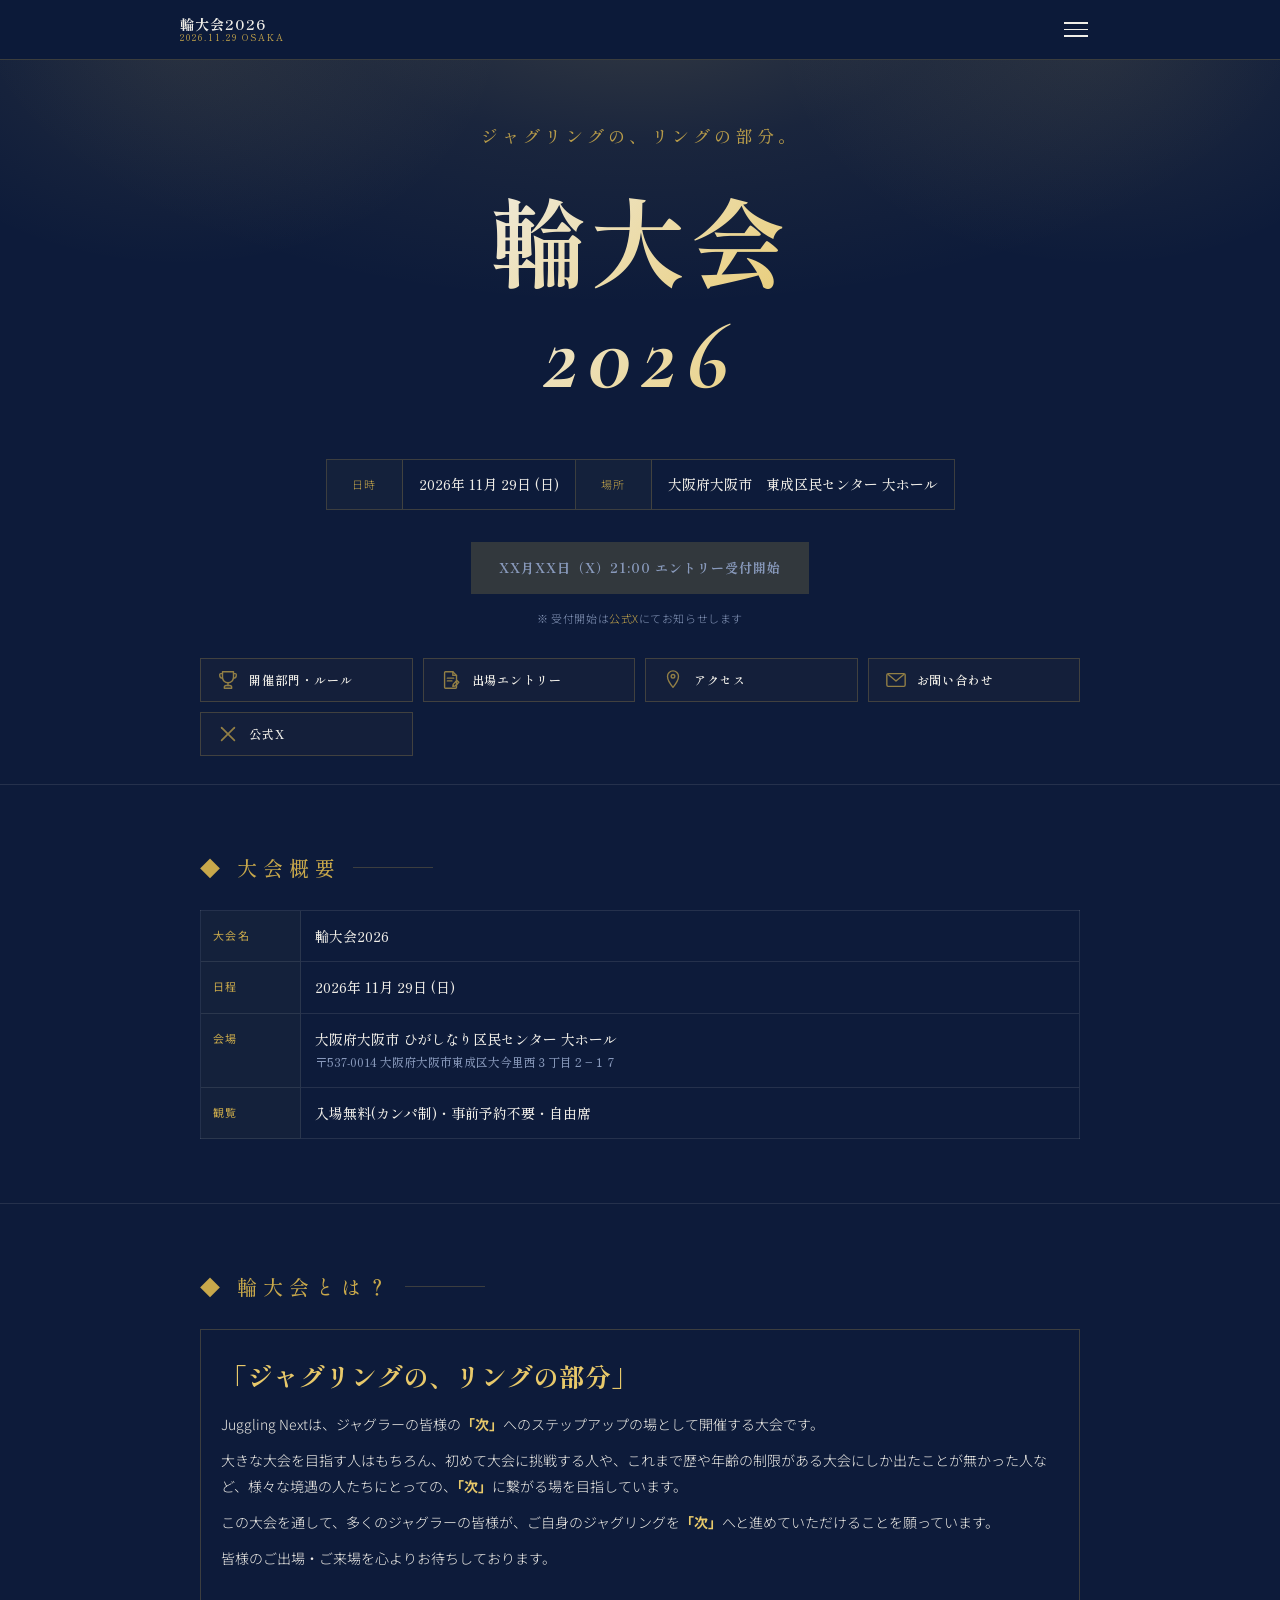
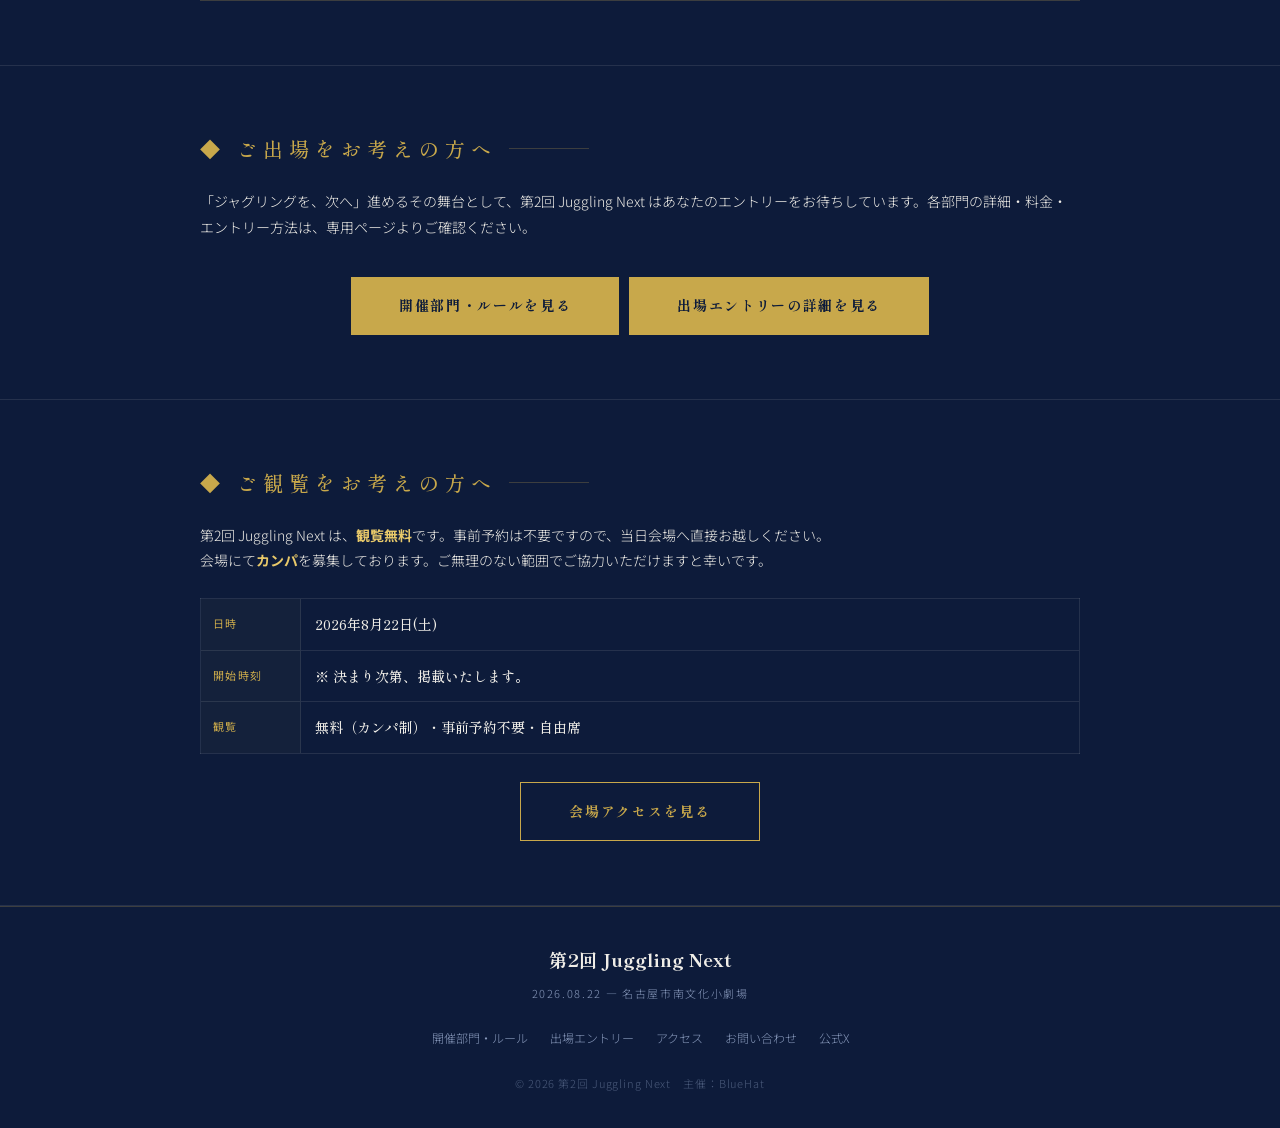
==== index.html @ 57671842 "aboutの途中まで" ====
<!DOCTYPE html>
<html lang="ja">
<head>
<meta charset="UTF-8">
<meta name="viewport" content="width=device-width, initial-scale=1.0">
<title>輪大会2026</title>
<meta name="description" content="輪大会2026｜リングジャグリングの大会「輪大会」公式サイトです。2026年11月29日(日)大阪市東成区民センター大ホールにて開催。">
<link rel="preconnect" href="https://fonts.googleapis.com">
<link href="https://fonts.googleapis.com/css2?family=Shippori+Mincho:wght@400;500;600;700;800&family=Noto+Sans+JP:wght@300;400;500&family=Cormorant+Garamond:ital,wght@0,300;0,600;0,700;1,300;1,700&display=swap" rel="stylesheet">
<link rel="stylesheet" href="assets/style.css">
<link rel="canonical" href="https://bluehat1103.com/jugglingnext2nd/" /> 
</head>
<body>

<!-- ========== HEADER ========== -->
<header>
  <div class="header-inner">
    <a href="#top" class="header-logo">
      輪大会2026
      <span>2026.11.29 Osaka</span>
    </a>
    <nav class="nav-desktop">
      <!--<a href="#overview">大会概要</a>-->
      <!--<a href="#whats">輪大会とは?</a>-->
      <a href="rule.html">開催部門・ルール</a>
      <a href="entry.html/">出場エントリー</a>
      <!--<a href="timetable.html/">当日スケジュール</a>-->
      <!--<a href="sponsor.html/">ご協賛</a>-->
      <a href="access.html/">アクセス</a>
      <!--<a href="about.html/">運営</a>-->
      <a href="contact.html">お問い合わせ</a>
    </nav>
    <button class="hamburger" id="hamburger" aria-label="メニューを開く" aria-expanded="false">
      <span></span><span></span><span></span>
    </button>
  </div>
</header>
<!-- ========== MOBILE DRAWER ========== -->
<nav class="nav-drawer" id="drawer" aria-hidden="true">
  <a href="index.html">HOME</a>
  <a href="rule.html">開催部門・ルール</a>
  <a href="entry.html" class="current">出場エントリー</a>
  <!--<a href="timetable.html">当日スケジュール</a>-->
 <!-- <a href="sponsor.html">ご協賛</a>-->
  <a href="access.html">アクセス</a>
  <!--<a href="about.html">運営</a>-->
  <a href="contact.html">お問い合わせ</a>
  <a href="https://x.com/JugglingNext" target="_blank" style="color:var(--gold)">公式X @JugglingNext ↗</a>
</nav>
<!-- ========== HERO ========== -->
<section class="hero hero-design-a" id="top">
  <div class="spotlight-wrap" aria-hidden="true">
    <div class="sp sp-main"></div>
    <div class="sp sp-l"></div>
    <div class="sp sp-r"></div>
  </div>
  <div class="hero-inner">
    <p class="hero-tagline">ジャグリングの、リングの部分。</p>
    <h1 class="hero-title">
      <span class="main">輪大会</span>
      <span class="next">2026</span>
    </h1>
    <div class="hero-info">
      <div class="hero-info-row">
        <span class="hi-label">日時</span>
        <span class="hi-value">2026年 11月 29日 (日)</span>
      </div>
      <div class="hi-sep" aria-hidden="true"></div>
      <div class="hero-info-row">
        <span class="hi-label">場所</span>
        <span class="hi-value">大阪府大阪市　東成区民センター 大ホール</span>
      </div>
    </div>
    <div class="hero-cta">
      <span class="hero-cta-btn hero-cta-disabled">XX月XX日（X）21:00 エントリー受付開始</span>
      <p class="hero-cta-note">※ 受付開始は<a href="https://x.com/jugglingnext" target="_blank">公式X</a>にてお知らせします</p>
    </div>
  </div>
</section>
<!-- ========== QUICK ACCESS ========== -->
<div class="jn-quick">
  <div class="jn-quick-grid">
    <a href="rule.html" class="jn-quick-btn">
      <img class="jn-quick-icon" src="[data-uri]" alt="" width="22" height="22">
      <span class="jn-quick-label">開催部門・ルール</span>
    </a>
    <a href="entry.html" class="jn-quick-btn">
      <img class="jn-quick-icon" src="[data-uri]" alt="" width="22" height="22">
      <span class="jn-quick-label">出場エントリー</span>
    </a>
    <!--<a href="timetable.html" class="jn-quick-btn">
      <img class="jn-quick-icon" src="[data-uri]" alt="" width="22" height="22">
      <span class="jn-quick-label">当日スケジュール</span>
    </a>-->
    <!--<a href="sponsor.html" class="jn-quick-btn">
      <img class="jn-quick-icon" src="[data-uri]" alt="" width="22" height="22">
      <span class="jn-quick-label">ご協賛</span>-->
    </a>
    <a href="access.html" class="jn-quick-btn">
      <img class="jn-quick-icon" src="[data-uri]" alt="" width="22" height="22">
      <span class="jn-quick-label">アクセス</span>
    </a>
    <!--<a href="about.html" class="jn-quick-btn">
      <img class="jn-quick-icon" src="[data-uri]" alt="" width="22" height="22">
      <span class="jn-quick-label">運営</span>-->
    </a>
    <a href="contact.html" class="jn-quick-btn">
      <img class="jn-quick-icon" src="[data-uri]" alt="" width="22" height="22">
      <span class="jn-quick-label">お問い合わせ</span>
    </a>
    <a href="https://x.com/JugglingNext" target="_blank" class="jn-quick-btn">
      <img class="jn-quick-icon" src="[data-uri]" alt="" width="22" height="22">
      <span class="jn-quick-label">公式X</span>
    </a>
  </div>
</div>
<!-- ========== OVERVIEW ========== -->
<section class="section-block" id="overview">
  <div class="container fade-in">
    <p class="section-title">◆ 大会概要</p>
    <table class="overview-table">
      <tr><th>大会名</th><td>輪大会2026</td></tr>
      <tr><th>日程</th><td>2026年 11月 29日 (日)</td></tr>
      <tr>
        <th>会場</th>
        <td>大阪府大阪市 ひがしなり区民センター 大ホール<br>
          <small style="color:var(--gray);font-size:12px">〒537-0014 大阪府大阪市東成区大今里西３丁目２−１７</small>
        </td>
      </tr>
      <tr><th>観覧</th><td>入場無料(カンパ制)・事前予約不要・自由席</td></tr>
    </table>
  </div>
</section>
<!-- ========== CONCEPT ========== -->
<section class="section-block" id="whats">
  <div class="container fade-in">
    <p class="section-title">◆ 輪大会とは？</p>
    <div class="concept-box">
      <p class="concept-tagline">「ジャグリングの、リングの部分」</p>
      <p>Juggling Nextは、ジャグラーの皆様の<strong style="color:var(--gold2)">「次」</strong>へのステップアップの場として開催する大会です。</p>
      <p>大きな大会を目指す人はもちろん、初めて大会に挑戦する人や、これまで歴や年齢の制限がある大会にしか出たことが無かった人など、様々な境遇の人たちにとっての、<strong style="color:var(--gold2)">「次」</strong>に繋がる場を目指しています。</p>
      <p>この大会を通して、多くのジャグラーの皆様が、ご自身のジャグリングを<strong style="color:var(--gold2)">「次」</strong>へと進めていただけることを願っています。</p>
    <p style="margin-bottom:0">皆様のご出場・ご来場を心よりお待ちしております。</p>
    </div>
  </div>
</section>
<!-- ========== CTA：出場者向け ========== -->
<section class="section-block" id="join">
  <div class="container fade-in">
    <p class="section-title">◆ ご出場をお考えの方へ</p>
    <p style="margin-bottom:28px">
      「ジャグリングを、次へ」進めるその舞台として、第2回 Juggling Next はあなたのエントリーをお待ちしています。各部門の詳細・料金・エントリー方法は、専用ページよりご確認ください。
    </p>
<div style="display:flex;flex-wrap:wrap;gap:10px;justify-content:center">
      <a href="rule.html" class="cta-btn cta-btn-inline" style="min-width:260px;text-align:center">開催部門・ルールを見る</a>
      <a href="entry.html" class="cta-btn cta-btn-inline" style="min-width:260px;text-align:center">出場エントリーの詳細を見る</a>
    </div>
</section>

<!-- ========== CTA：観覧者向け ========== -->
<section class="section-block" id="watch">
  <div class="container fade-in">
    <p class="section-title">◆ ご観覧をお考えの方へ</p>
    <p style="margin-bottom:20px">
      第2回 Juggling Next は、<strong style="color:var(--gold2)">観覧無料</strong>です。事前予約は不要ですので、当日会場へ直接お越しください。<br>
      会場にて<strong style="color:var(--gold2)">カンパ</strong>を募集しております。ご無理のない範囲でご協力いただけますと幸いです。
    </p>
    <table class="overview-table" style="margin-bottom:20px">
      <tr><th>日時</th><td>2026年8月22日(土)</td></tr>
      <tr><th>開始時刻</th><td>※ 決まり次第、掲載いたします。</td></tr>
      <tr><th>観覧</th><td>無料（カンパ制）・事前予約不要・自由席</td></tr>
    </table>
    <div style="display:flex;flex-wrap:wrap;gap:10px;justify-content:center">
      <!-- 当日スケジュール公開時にコメントを外す
      <a href="timetable.html/" class="cta-btn cta-btn-inline" style="background:transparent;border:1px solid var(--gold);color:var(--gold);min-width:240px;text-align:center">当日スケジュールを見る</a>
       -->
      <a href="access.html" class="cta-btn cta-btn-inline" style="background:transparent;border:1px solid var(--gold);color:var(--gold);min-width:240px;text-align:center">会場アクセスを見る</a>
    </div>
  </div>
</section>
<!-- ========== FOOTER ========== -->
<footer>
  <div class="container">
    <p class="footer-logo">第2回 Juggling Next</p>
    <p class="footer-sub">2026.08.22 — 名古屋市南文化小劇場</p>
    <div class="footer-links">
      <!--<a href="#overview">大会概要</a>-->
      <!--<a href="#whats">Juggling Nextとは?</a>-->
      <a href="rule.html">開催部門・ルール</a>
      <a href="entry.html">出場エントリー</a>
      <!--<a href="timetable.html">当日スケジュール</a>-->
      <!--<a href="sponsor.html">ご協賛</a>-->
      <a href="access.html">アクセス</a>
      <!--<a href="about.html">運営</a>-->
      <a href="contact">お問い合わせ</a>
      <a href="https://x.com/JugglingNext" target="_blank" rel="noopener">公式X</a>
    </div>
    <p class="copyright">© 2026 第2回 Juggling Next　主催：BlueHat</p>
  </div>
</footer>
<script>
/* ── ハンバーガー / ドロワー ── */
const btn    = document.getElementById('hamburger');
const drawer = document.getElementById('drawer');

function toggleDrawer(forceClose) {
  const open = forceClose ? false : !drawer.classList.contains('open');
  drawer.classList.toggle('open', open);
  btn.classList.toggle('open', open);
  btn.setAttribute('aria-expanded', open);
  drawer.setAttribute('aria-hidden', !open);
}

btn.addEventListener('click', e => { e.stopPropagation(); toggleDrawer(); });

drawer.querySelectorAll('a').forEach(a => {
  a.addEventListener('click', () => toggleDrawer(true));
});

document.addEventListener('click', e => {
  if (drawer.classList.contains('open') &&
      !drawer.contains(e.target) && !btn.contains(e.target)) {
    toggleDrawer(true);
  }
});

/* ── スクロールフェードイン ── */
const obs = new IntersectionObserver(entries => {
  entries.forEach(e => { if (e.isIntersecting) e.target.classList.add('visible'); });
}, { threshold: 0.06 });
document.querySelectorAll('.fade-in').forEach(el => obs.observe(el));
</script>
</body>
</html>
---- assets/style.css ----
@charset "UTF-8";
/* ==========================================================================
   第2回 Juggling Next — 共通スタイルシート
========================================================================== */


/* ==========================================================================
   01. CSS 変数・基本リセット
========================================================================== */
:root {
  --navy:    #0d1b3a;
  --navy2:   #112048;
  --gold:    #c8a84b;
  --gold2:   #e8c96a;
  --white:   #f0eee8;
  --gray:    #8899bb;
  --border:  rgba(200,168,75,0.25);
  --border2: rgba(240,238,232,0.1);
  --hh: 56px;
}

*,*::before,*::after { box-sizing: border-box; margin: 0; padding: 0; }
html { scroll-behavior: smooth; -webkit-text-size-adjust: 100%; }

body {
  background: var(--navy);
  color: var(--white);
  font-family: 'Noto Sans JP', sans-serif;
  font-weight: 300;
  font-size: 14px;
  line-height: 1.85;
  overflow-x: hidden;
  -webkit-font-smoothing: antialiased;
}

/* ==========================================================================
   02. タイポグラフィ
========================================================================== */
a { color: var(--gold); text-decoration: none; }
a:hover { color: var(--gold2); text-decoration: underline; }

p { margin-bottom: 10px; }

ul, ol { padding-left: 1.5em;}
li { margin-bottom: 8px; line-height: 1.75; }
.tbd { color: var(--gray); font-style: italic; font-size: 13px;}

/* ==========================================================================
   03. レイアウトユーティリティ
========================================================================== */
.container {
  max-width: 960px;
  margin: 0 auto;
  padding: 0 20px;
  position: relative;
  z-index: 1;
}

.section-block {
  padding: 44px 0;
  border-bottom: 1px solid var(--border2);
}
/* ==========================================================================
   04. セクション見出し
========================================================================== */
.section-title {
  font-family: 'Shippori Mincho', serif;
  font-size: 20px;
  font-weight: 500;
  letter-spacing: .3em;
  color: var(--gold);
  margin-bottom: 22px;
  display: flex;
  align-items: center;
  gap: 12px;
}

.section-title::after {
  content: '';
  flex: 1;
  height: 1px;
  background: var(--border);
  max-width: 80px;
}

/* ==========================================================================
   04-b. 個別ページ：ページヒーロー
========================================================================== */
.page-hero {
  text-align: center;
  padding: 52px 20px 36px;
  position: relative;
  border-bottom: 1px solid var(--border2);
}

.page-hero-kicker {
  font-family: 'Cormorant Garamond', serif;
  font-style: italic;
  font-weight: 300;
  font-size: 16px;
  letter-spacing: .25em;
  color: var(--gold);
  text-transform: uppercase;
  margin-bottom: 14px;
  display: block;
}

.page-hero-title {
  font-family: 'Shippori Mincho', serif;
  font-weight: 700;
  line-height: 1.1;
  font-size: clamp(32px, 9vw, 52px);
  letter-spacing: .06em;
  background: linear-gradient(135deg, var(--white) 30%, var(--gold2) 70%);
  -webkit-background-clip: text;
  -webkit-text-fill-color: transparent;
  background-clip: text;
  margin-bottom: 12px;
}

.page-hero-brand {
  font-size: 12px;
  letter-spacing: .25em;
  color: var(--gray);
  margin-top: 8px;
}

.page-hero-brand::before,
.page-hero-brand::after{
  content: '-';
  margin: 0 10px;
  color: rgba(136,153,187,.4);
}

/* ==========================================================================
   04-c. 個別ページ：パンくず
========================================================================== */
.breadcrumb{
  max-width: 960px;
  margin: 0 auto;
  padding: 14px 20px;
  font-size: 11px;
  letter-spacing: .08em;
  color: var(--gray);
  position: relative;
  z-index: 1;
}

.breadcrumb a{ color: var(--gray);}
.breadcrumb a:hover{ color: var(--gold); text-decoration: none;}
.breadcrumb .sep{margin: 0 8px; color: rgba(136,153,187,.4);}
.breadcrumb .current{ color: var(--gold2);}

/* ==========================================================================
   04-d. 部門カード
========================================================================== */
.division-grid {
  display: grid;
  grid-template-columns: 1fr;
  gap: 12px;
  margin-top: 24px;
}

.division-card {
  border: 1px solid var(--border);
  padding: 22px 18px 24px;
  position: relative;
  transition: border-color .25s, background .25s;
}

.div-num {
  position: absolute;
  top: 14px;
  right: 14px;
  font-family: 'Cormorant Garamond', serif;
  font-size: 36px;
  font-weight: 300;
  color: rgba(200,168,75,.12);
  line-height: 1;
}

.div-name {
  font-family: 'Shippori Mincho', serif;
  font-size: 19px;
  font-weight: 700;
  margin-bottom: 10px;
  color: var(--gold2);
}

.div-time {
  font-size: 13px;
  color: var(--white);
  margin-bottom: 8px;
}

.div-method {
  font-size: 16px;
  color: var(--white);
  line-height: 1.7;
}
/* ==========================================================================
   04-e. ルールボックス
========================================================================== */
.rule-box {
background: rgba(255,255,255,.03);
border: 1px solid var(--border2);
border-left: 3px solid var(--gold);
padding: 16px 18px;
margin: 12px 0;
font-size: 14px;
line-height: 1.9;
}

/* ==========================================================================
   04-f. サブ見出し
========================================================================== */
.sub-heading {
  font-family: 'Shippori Mincho', serif;
  font-size: 18px;
  font-weight: 600;
  color: var(--gold2);
  margin: 28px 0 10px;
  padding-left: 12px;
  border-left: 2px solid var(--gold);
  line-height: 1.4;
}

/* ==========================================================================
   04-g. スコアグリッド
========================================================================== */
.score-grid {
  display: grid;
  grid-template-columns: repeat(2, 1fr);
  gap: 8px;
  margin: 14px 0;
}

.score-item {
  text-align: center;
  padding: 16px 8px;
  border: 1px solid var(--border);
}

.score-label {
  font-size: 16px;
  color: var(--gold);
  display: block;
  margin-bottom: 4px;
  letter-spacing: .08em;
}

.score-val {
  font-family: 'Cormorant Garamond', serif;
  font-size: 32px;
  font-weight: 600;
  color: var(--white);
}

.score-unit {
  font-size: 14px;
  color: var(--gray);
}
/* ==========================================================================
   04-h. 関連ページ
========================================================================== */
.related-pages {
  padding: 40px 0 48px;
  border-bottom: 1px solid var(--border2);
}

.related-pages-title {
  font-family: 'Shippori Mincho', serif;
  font-size: 18px;
  font-weight: 500;
  letter-spacing: .3em;
  color: var(--gold);
  text-align: center;
  margin-bottom: 22px;
}

.related-grid {
  display: grid;
  grid-template-columns: repeat(auto-fit, minmax(140px, 1fr));
  gap: 10px;
  max-width: 960px;
  margin: 0 auto;
  padding: 0 20px;
}

.related-btn {
  display: flex;
  flex-direction: column;
  align-items: center;
  justify-content: center;
  gap: 6px;
  padding: 16px 10px;
  border: 1px solid var(--border);
  background: rgba(200,168,75,.03);
  color: var(--white);
  text-decoration: none;
  transition: background .2s, border-color .2s;
  -webkit-tap-highlight-color: transparent;
  text-align: center;
  min-height: 86px;
}

.related-btn:hover,
.related-btn:active {
  background: rgba(200,168,75,.1);
  border-color: var(--gold);
  text-decoration: none;
  color: var(--white);
}

.related-icon { font-size: 20px; line-height: 1; }

.related-label {
  font-family: 'Shippori Mincho', serif;
  font-size: 13px;
  font-weight: 600;
  letter-spacing: .08em;
  line-height: 1.3;
}

.related-sub { font-size: 10px; color: var(--gold); letter-spacing: .1em; }
/* ==========================================================================
   04-i. HOME に戻るボタン
========================================================================== */
.home-link {
  display: block;
  text-align: center;
  padding: 18px 16px;
  margin: 24px auto 0;
  max-width: 280px;
  border: 1px solid var(--gold);
  color: var(--gold);
  font-family: 'Shippori Mincho', serif;
  font-size: 14px;
  letter-spacing: .15em;
  transition: background .2s;
  -webkit-tap-highlight-color: transparent;
}

.home-link:hover,
.home-link:active {
  background: rgba(200,168,75,.08);
  text-decoration: none;
  color: var(--gold2);
}
/* ==========================================================================
   05. ヘッダー・ナビゲーション
========================================================================== */
header {
  position: sticky;
  top: 0;
  z-index: 300;
  background: rgba(13,27,58,.96);
  backdrop-filter: blur(14px);
  -webkit-backdrop-filter: blur(14px);
  border-bottom: 1px solid var(--border);
  height: var(--hh);
}

.header-inner {
  max-width: 960px;
  margin: 0 auto;
  padding: 0 20px;
  display: flex;
  align-items: center;
  justify-content: space-between;
  height: 100%;
  position: relative;
  z-index: 1;
}

.header-logo {
  font-family: 'Shippori Mincho', serif;
  font-size: 14px;
  font-weight: 700;
  letter-spacing: .08em;
  color: var(--white);
  line-height: 1.2;
  text-decoration: none;
}

.header-logo span {
  display: block;
  font-size: 9px;
  font-weight: 400;
  letter-spacing: .22em;
  color: var(--gold);
  text-transform: uppercase;
}
.header-logo:hover {
  color: var(--white);
  text-decoration: none;
}

/* PC ナビ（モバイルでは非表示、768px以上で表示） */
.nav-desktop { display: none; }

.nav-desktop a {
  font-size: 11px;
  letter-spacing: .1em;
  color: var(--gray);
  padding: 8px 10px;
  transition: color .2s;
  white-space: nowrap;
}

.nav-desktop a:hover {
  color: var(--gold);
  text-decoration: none;
}

/* ハンバーガーボタン */
.hamburger {
  display: flex;
  flex-direction: column;
  justify-content: center;
  gap: 5px;
  width: 44px;
  height: 44px;
  cursor: pointer;
  background: none;
  border: none;
  padding: 0 8px;
}

.hamburger span {
  display: block;
  width: 24px;
  height: 1.5px;
  background: var(--white);
  transition: transform .3s, opacity .3s;
}

.hamburger.open span:nth-child(1) { transform: translateY(6.5px) rotate(45deg); }
.hamburger.open span:nth-child(2) { opacity: 0; }
.hamburger.open span:nth-child(3) { transform: translateY(-6.5px) rotate(-45deg); }
/* ==========================================================================
   06. モバイルドロワー
========================================================================== */
.nav-drawer {
  position: fixed;
  top: var(--hh);
  left: 0;
  right: 0;
  background: rgba(13,27,58,.99);
  backdrop-filter: blur(16px);
  -webkit-backdrop-filter: blur(16px);
  border-bottom: 1px solid var(--border);
  z-index: 290;
  transform: translateY(-110%);
  transition: transform .35s cubic-bezier(.4,0,.2,1);
  padding: 8px 0 28px;
  max-height: calc(100vh - var(--hh));
  overflow-y: auto;
}

.nav-drawer.open { transform: translateY(0); }

.nav-drawer a {
  display: block;
  padding: 15px 24px;
  font-size: 15px;
  color: var(--white);
  letter-spacing: .08em;
  border-bottom: 1px solid var(--border2);
}

.nav-drawer a:last-child { border-bottom: none; }

.nav-drawer a:hover {
  text-decoration: none;
}

.nav-drawer a:active { background: rgba(200,168,75,.1); }
/* ==========================================================================
   07. HOME：ヒーローセクション
========================================================================== */
.hero {
  display: flex;
  align-items: center;
  justify-content: center;
  text-align: center;
  padding: 60px 20px 0px;
  position: relative;
}
/* min-height の行を消して代わりにpaddingだけで調整 */


/* スポットライト背景 */
.hero-design-a { overflow: hidden; }

.spotlight-wrap {
  position: absolute;
  inset: 0;
  pointer-events: none;
  z-index: 0;
}

.sp {
  position: absolute;
  left: 50%;
  transform: translateX(-50%);
}

.sp-main {
  top: -10%;
  width: 140%;
  height: 70%;
  background: radial-gradient(ellipse 50% 100% at 50% 0%,
    rgba(232,201,106,0.18) 0%,
    rgba(232,201,106,0.06) 35%,
    transparent 75%);
}

.sp-l {
  top: -5%;
  width: 120%;
  height: 85%;
  background: radial-gradient(ellipse 35% 80% at 20% 0%,
    rgba(232,201,106,0.10) 0%, transparent 60%);
}

.sp-r {
  top: -5%;
  width: 120%;
  height: 85%;
  background: radial-gradient(ellipse 35% 80% at 80% 0%,
    rgba(232,201,106,0.10) 0%, transparent 60%);
}

.hero-inner {
  position: relative;
  z-index: 2;
  width: 100%;
}

/* タグライン */
.hero-tagline {
  font-family: 'Shippori Mincho', serif;
  color: var(--gold);
  font-size: clamp(13px, 3.6vw, 17px);
  letter-spacing: .25em;
  font-weight: 500;
  margin-bottom: 28px;
  opacity: 0.9;
}

/* タイトル */
.hero-title {
  font-family: 'Shippori Mincho', serif;
  font-weight: 800;
  line-height: 1;
  margin-bottom: 14px;
}

.hero-title .dai {
  font-size: clamp(18px, 5vw, 28px);
  font-weight: 600;
  letter-spacing: .3em;
  display: block;
  color: var(--gray);
  margin-bottom: 10px;
}

.hero-title .main {
  font-size: clamp(42px, 12.5vw, 96px);
  letter-spacing: .04em;
  display: block;
  line-height: 1.25;
  padding-bottom: 0.08em;
  background: linear-gradient(135deg, var(--white) 30%, var(--gold2) 70%);
  -webkit-background-clip: text;
  -webkit-text-fill-color: transparent;
  background-clip: text;
}

.hero-title .next {
  font-family: 'Cormorant Garamond', serif;
  font-size: clamp(42px, 12.5vw, 96px);
  font-weight: 700;
  font-style: italic;
  letter-spacing: .1em;
  margin-top: -0.05em;
  line-height: 1.15;
  display: block;
  background: linear-gradient(135deg, var(--white) 30%, var(--gold2) 70%);
  -webkit-background-clip: text;
  -webkit-text-fill-color: transparent;
  background-clip: text;
  color: var(--gold2);
}

/* 日時・場所ボックス */
.hero-info {
  margin: 32px auto 0;
  max-width: 400px;
  border: 1px solid var(--border);
  overflow: hidden;
}

.hero-info-row {
  display: flex;
  align-items: stretch;
  border-bottom: 1px solid var(--border);
}

.hero-info-row:last-child { border-bottom: none; }

.hi-label {
  width: 76px;
  flex-shrink: 0;
  padding: 14px 10px;
  font-size: 11px;
  letter-spacing: .1em;
  color: var(--gold);
  border-right: 1px solid var(--border);
  display: flex;
  align-items: center;
  justify-content: center;
  background: rgba(200,168,75,.04);
}

.hi-value {
  padding: 14px 16px;
  font-family: 'Shippori Mincho', serif;
  font-size: 14px;
  font-weight: 500;
  line-height: 1.5;
  display: flex;
  align-items: center;
}

/* CTA ボタン（エントリー） */
.hero-cta {
  margin-top: 32px;
  text-align: center;
}

.hero-cta-btn {
  display: inline-block;
  padding: 16px 36px;
  background: var(--gold);
  color: var(--navy);
  font-family: 'Shippori Mincho', serif;
  font-size: 15px;
  font-weight: 700;
  letter-spacing: .12em;
  text-decoration: none;
  transition: background .2s;
}

.hero-cta-disabled {
  background: rgba(200,168,75,0.2);
  color: var(--gray);
  cursor: not-allowed;
  pointer-events: none;
  font-size: 13px;
  letter-spacing: .08em;
  padding: 14px 28px;
}

.hero-cta-note {
  margin-top: 14px;
  font-size: 11px;
  color: var(--gray);
  letter-spacing: .05em;
}

.hero-cta-note a { color: var(--gold); }
/* ==========================================================================
   08. HOME：クイックアクセス
========================================================================== */
.jn-quick {
  padding: 20px 0 28px;
  position: relative;
  z-index: 1;
  border-bottom: 1px solid var(--border2);
}

.jn-quick-grid {
  display: grid;
  grid-template-columns: repeat(2, 1fr);
  gap: 10px;
  max-width: 960px;
  margin: 0 auto;
  padding: 0 20px;
}

.jn-quick-btn {
  display: flex;
  align-items: center;
  justify-content: flex-start;
  gap: 10px;
  padding: 10px 16px;
  border: 1px solid var(--border);
  background: rgba(200,168,75,.03);
  color: var(--white);
  text-decoration: none;
  transition: background .2s, border-color .2s;
  text-align: left;
}

.jn-quick-btn:hover,
.jn-quick-btn:active {
  background: rgba(200,168,75,.1);
  border-color: var(--gold);
  text-decoration: none;
  color: var(--white);
}

.jn-quick-icon {
  display: block;
  width: 22px;
  height: 22px;
  flex-shrink: 0;
  object-fit: contain;
  opacity: 0.7;
}

.jn-quick-txt {
  min-width: 0;
  flex: 1;
  text-align: center;
}

.jn-quick-label {
  font-family: 'Shippori Mincho', serif;
  font-size: 12px;
  font-weight: 600;
  letter-spacing: .08em;
  line-height: 1.3;
}

/* 強調ボタン（エントリー） */
.jn-quick-btn.highlight {
  border-color: var(--gold);
  background: rgba(200,168,75,.08);
}

.jn-quick-btn.highlight .jn-quick-label {
  color: var(--gold2);
}
/* ==========================================================================
   09. HOME：大会概要テーブル
========================================================================== */
.overview-table {
  width: 100%;
  border-collapse: collapse;
  border: 1px solid var(--border2);
  margin-top: 24px;
}

.overview-table tr {
  border-bottom: 1px solid var(--border2);
}

.overview-table tr:last-child { border-bottom: none; }

.overview-table th {
  width: 88px;
  padding: 14px 12px;
  font-size: 11px;
  font-weight: 400;
  letter-spacing: .12em;
  color: var(--gold);
  text-align: left;
  vertical-align: top;
  background: rgba(200,168,75,.04);
  border-right: 1px solid var(--border2);
  white-space: nowrap;
}

.overview-table td {
  padding: 14px 14px;
  font-family: 'Shippori Mincho', serif;
  font-size: 14px;
  font-weight: 500;
  line-height: 1.6;
  vertical-align: top;
}
/* ==========================================================================
   10. HOME：コンセプト
========================================================================== */
.concept-box {
  border: 1px solid var(--border);
  padding: 28px 20px;
  position: relative;
  margin-top: 24px;
}

.concept-tagline {
  font-family: 'Shippori Mincho', serif;
  font-size: clamp(18px, 5vw, 26px);
  font-weight: 700;
  color: var(--gold2);
  margin-bottom: 18px;
  line-height: 1.4;
}
/* ==========================================================================
   エントリー料グリッド
========================================================================== */
.entry-fee-grid {
  display: grid;
  grid-template-columns: 1fr;
  border: 1px solid var(--border);
  margin: 20px 0;
}
.fee-item {
  display: flex;
  align-items: center;
  justify-content: space-between;
  padding: 16px 20px;
  border-bottom: 1px solid var(--border);
}
.fee-item:last-child { border-bottom: none; }
.fee-div {
  font-family: 'Shippori Mincho', serif;
  font-size: 15px;
  font-weight: 600;
}
.fee-price {
  font-family: 'Cormorant Garamond', serif;
  font-size: 28px;
  font-weight: 600;
  color: var(--gold2);
  line-height: 1;
}

/* ==========================================================================
   11. 共通：CTA ボタン
========================================================================== */
.cta-btn {
  display: block;
  width: 100%;
  padding: 18px 24px;
  background: var(--gold);
  color: var(--navy);
  font-family: 'Shippori Mincho', serif;
  font-size: 16px;
  font-weight: 700;
  letter-spacing: .12em;
  text-align: center;
  text-decoration: none;
  transition: background .2s;
  cursor: pointer;
  border: none;
  margin-top: 8px;
}

.cta-btn:hover,
.cta-btn:active {
  background: var(--gold2);
  text-decoration: none;
  color: var(--navy);
}

.cta-btn-inline {
  display: inline-block;
  width: auto;
  padding: 13px 28px;
  font-size: 14px;
}

/* ==========================================================================
   個別ページ：情報リスト
========================================================================== */
.info-list {
  margin-top: 20px;
  border: 1px solid var(--border2);
}

.info-list-item {
  display: flex;
  flex-direction: column;
  gap: 4px;
  padding: 16px 18px;
  border-bottom: 1px solid var(--border2);
}

.info-list-item:last-child {
  border-bottom: none;
}

.info-label {
  font-size: 10px;
  letter-spacing: .2em;
  color: var(--gold);
  text-transform: uppercase;
  margin-bottom: 2px;
}

.info-value {
  font-family: 'Shippori Mincho', serif;
  font-size: 15px;
  font-weight: 500;
  line-height: 1.6;
}

/* ==========================================================================
   個別ページ：Googleマップ埋め込み
========================================================================== */
.map-embed {
  margin-top: 20px;
  border: 1px solid var(--border);
  position: relative;
  width: 100%;
  aspect-ratio: 4 / 3;
  background: rgba(255,255,255,.02);
  overflow: hidden;
}

.map-embed iframe {
  position: absolute;
  inset: 0;
  width: 100%;
  height: 100%;
  border: 0;
  filter: grayscale(0.15) brightness(0.95);
}

/* ==========================================================================
   共通：マップリンクボタン
========================================================================== */
.map-link-btn {
  display: flex;
  align-items: center;
  justify-content: center;
  gap: 10px;
  margin-top: 12px;
  padding: 16px;
  border: 1px solid var(--border);
  color: var(--gold);
  font-size: 14px;
  letter-spacing: .1em;
  transition: background .2s;
  -webkit-tap-highlight-color: transparent;
}

.map-link-btn:hover,
.map-link-btn:active {
  background: rgba(200,168,75,.08);
  text-decoration: none;
  color: var(--gold2);
}

/* ==========================================================================
   個別ページ：お問い合わせボックス
========================================================================== */
.contact-box {
  border: 1px solid var(--border);
  padding: 28px 20px;
  text-align: center;
  margin-top: 24px;
}

.contact-email {
  font-family: 'Cormorant Garamond', serif;
  font-size: 17px;
  font-weight: 300;
  letter-spacing: .05em;
  color: var(--gold2);
  display: block;
  margin: 14px 0;
  word-break: break-all;
}

/* ==========================================================================
   関連ページ：アイコン・サブテキスト
========================================================================== */
.related-icon {
  display: block;
  width: 20px;
  height: 20px;
  object-fit: contain;
  opacity: 0.85;
}

.related-sub {
  font-size: 10px;
  color: var(--gold);
  letter-spacing: .1em;
}
/* ==========================================================================
   12. フッター
========================================================================== */
footer {
  border-top: 1px solid var(--border);
  padding: 36px 0 24px;
  text-align: center;
  position: relative;
  z-index: 1;
}

.footer-logo {
  font-family: 'Shippori Mincho', serif;
  font-size: 18px;
  font-weight: 800;
  color: var(--white);
  margin-bottom: 6px;
}

.footer-sub {
  font-size: 11px;
  color: var(--gray);
  letter-spacing: .15em;
  margin-bottom: 20px;
}

.footer-links {
  display: flex;
  justify-content: center;
  flex-wrap: wrap;
  gap: 4px 14px;
  margin-bottom: 20px;
}

.footer-links a {
  font-size: 12px;
  color: var(--gray);
  padding: 4px;
}

.footer-links a:hover {
  color: var(--gold);
  text-decoration: none;
}

.copyright {
  font-size: 11px;
  color: rgba(136,153,187,.5);
  letter-spacing: .08em;
}
/* ==========================================================================
   13. フェードインアニメーション
========================================================================== */
.fade-in {
  opacity: 0;
  transform: translateY(14px);
  transition: opacity .6s ease, transform .6s ease;
}

.fade-in.visible {
  opacity: 1;
  transform: none;
}
/* ==========================================================================
   14. レスポンシブ
========================================================================== */

/* モバイル ≤599px */
@media (max-width: 599px) {
  .hero-cta-btn {
    display: block;
    width: 100%;
    max-width: 340px;
    margin: 0 auto;
    padding: 18px 24px;
    text-align: center;
  }
}

/* タブレット ≥600px */
@media (min-width: 600px) {
  .container { padding: 0 32px; }
  .section-block { padding: 56px 0; }
  .jn-quick-grid { padding: 0 32px; }
  .page-hero { padding: 64px 20px 44px; }
.division-grid{ grid-template-columns: 1fr 1fr;}
  .cta-btn {
    display: inline-block;
    width: auto;
    padding: 16px 48px;
  }
.score-grid { grid-template-columns: repeat(4, 1fr); }
  .overview-table th { width: 100px; }
  .related-grid { padding: 0 32px; }
}

/* デスクトップ ≥768px */
@media (min-width: 768px) {
  :root { --hh: 60px; }

  .jn-quick-grid { padding: 0 40px; 
      grid-template-columns: repeat(4, 1fr);
  }

  .hero-info {
    max-width: none;
    display: inline-grid;
    grid-template-columns: auto 1px auto;
  }

  .hero-info-row { border-bottom: none; }
  .hi-sep { background: var(--border); width: 1px; }

  .section-block { padding: 64px 0; }
  .division-grid { grid-template-columns: repeat(3, 1fr); }

  .related-grid { padding: 0 40px; }
}

/* 大画面 ≥960px */
@media (min-width: 960px) {
  .container { padding: 0 40px; }
}
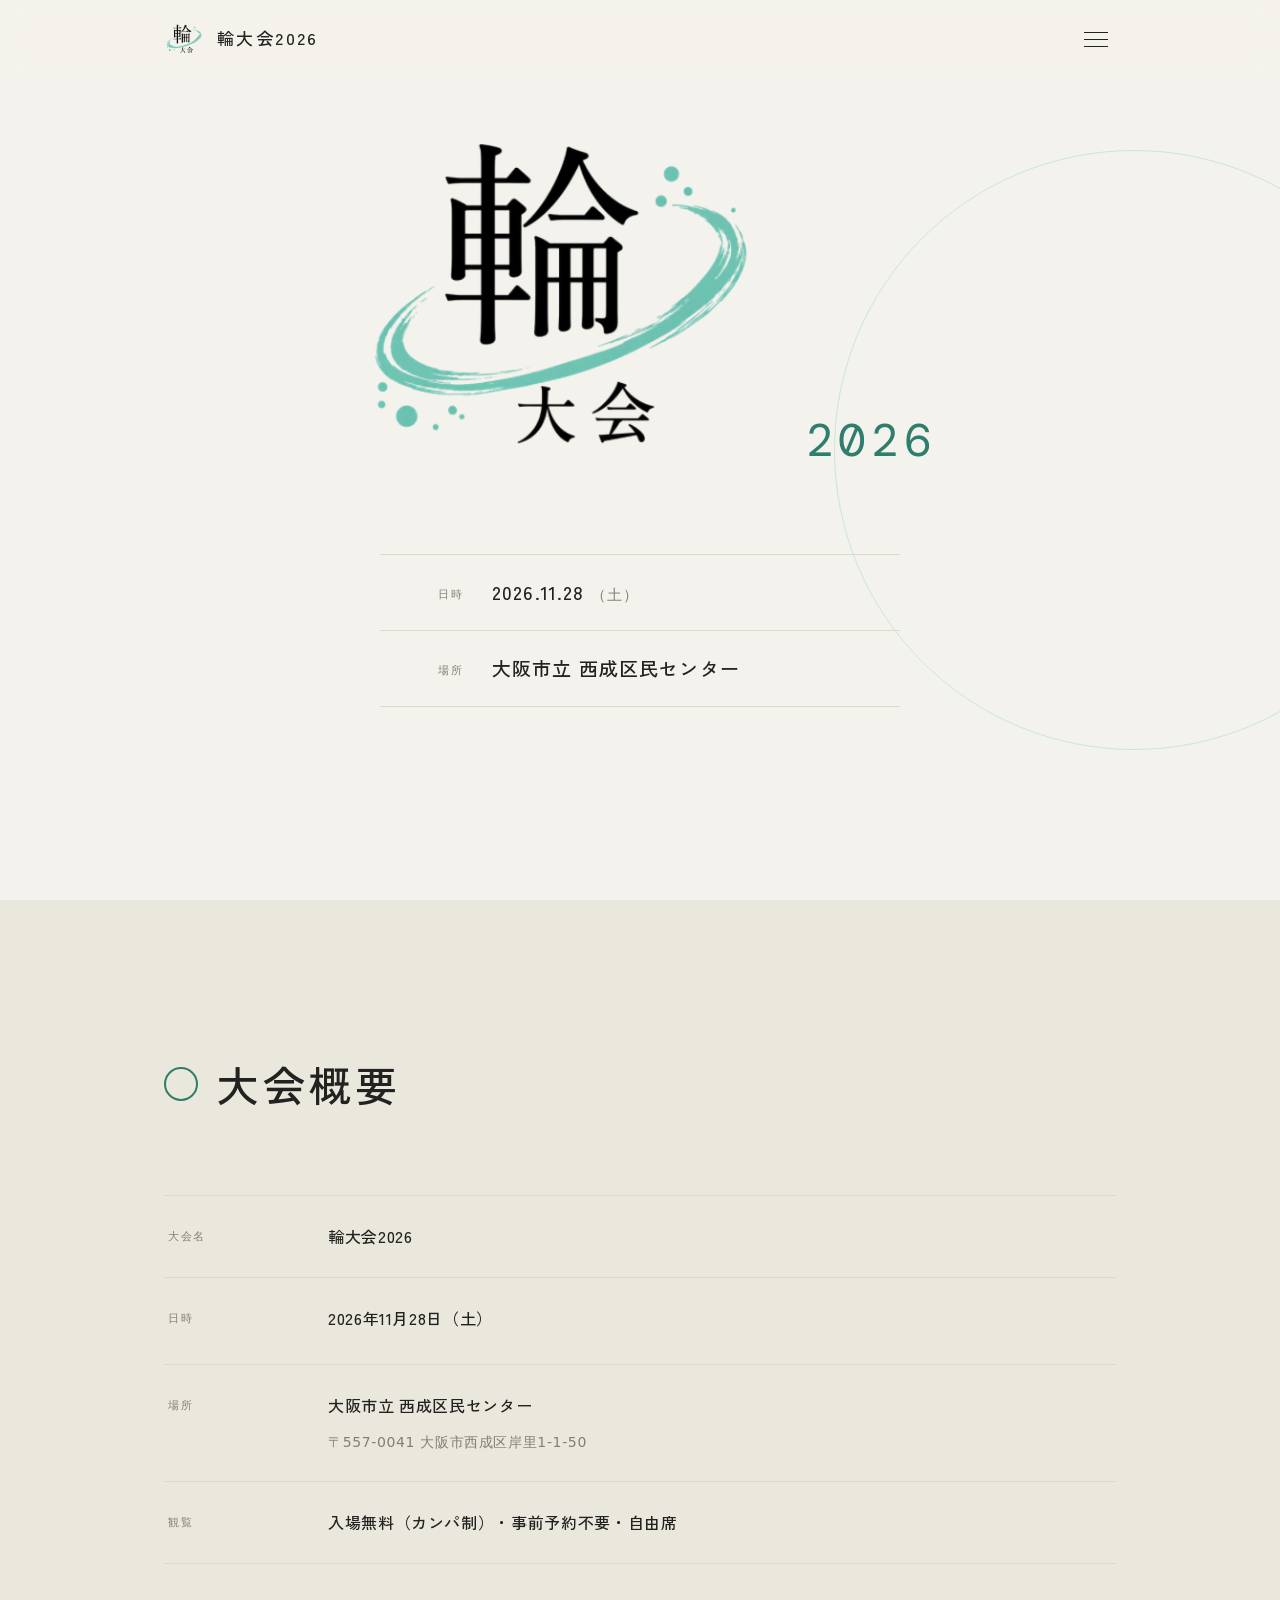
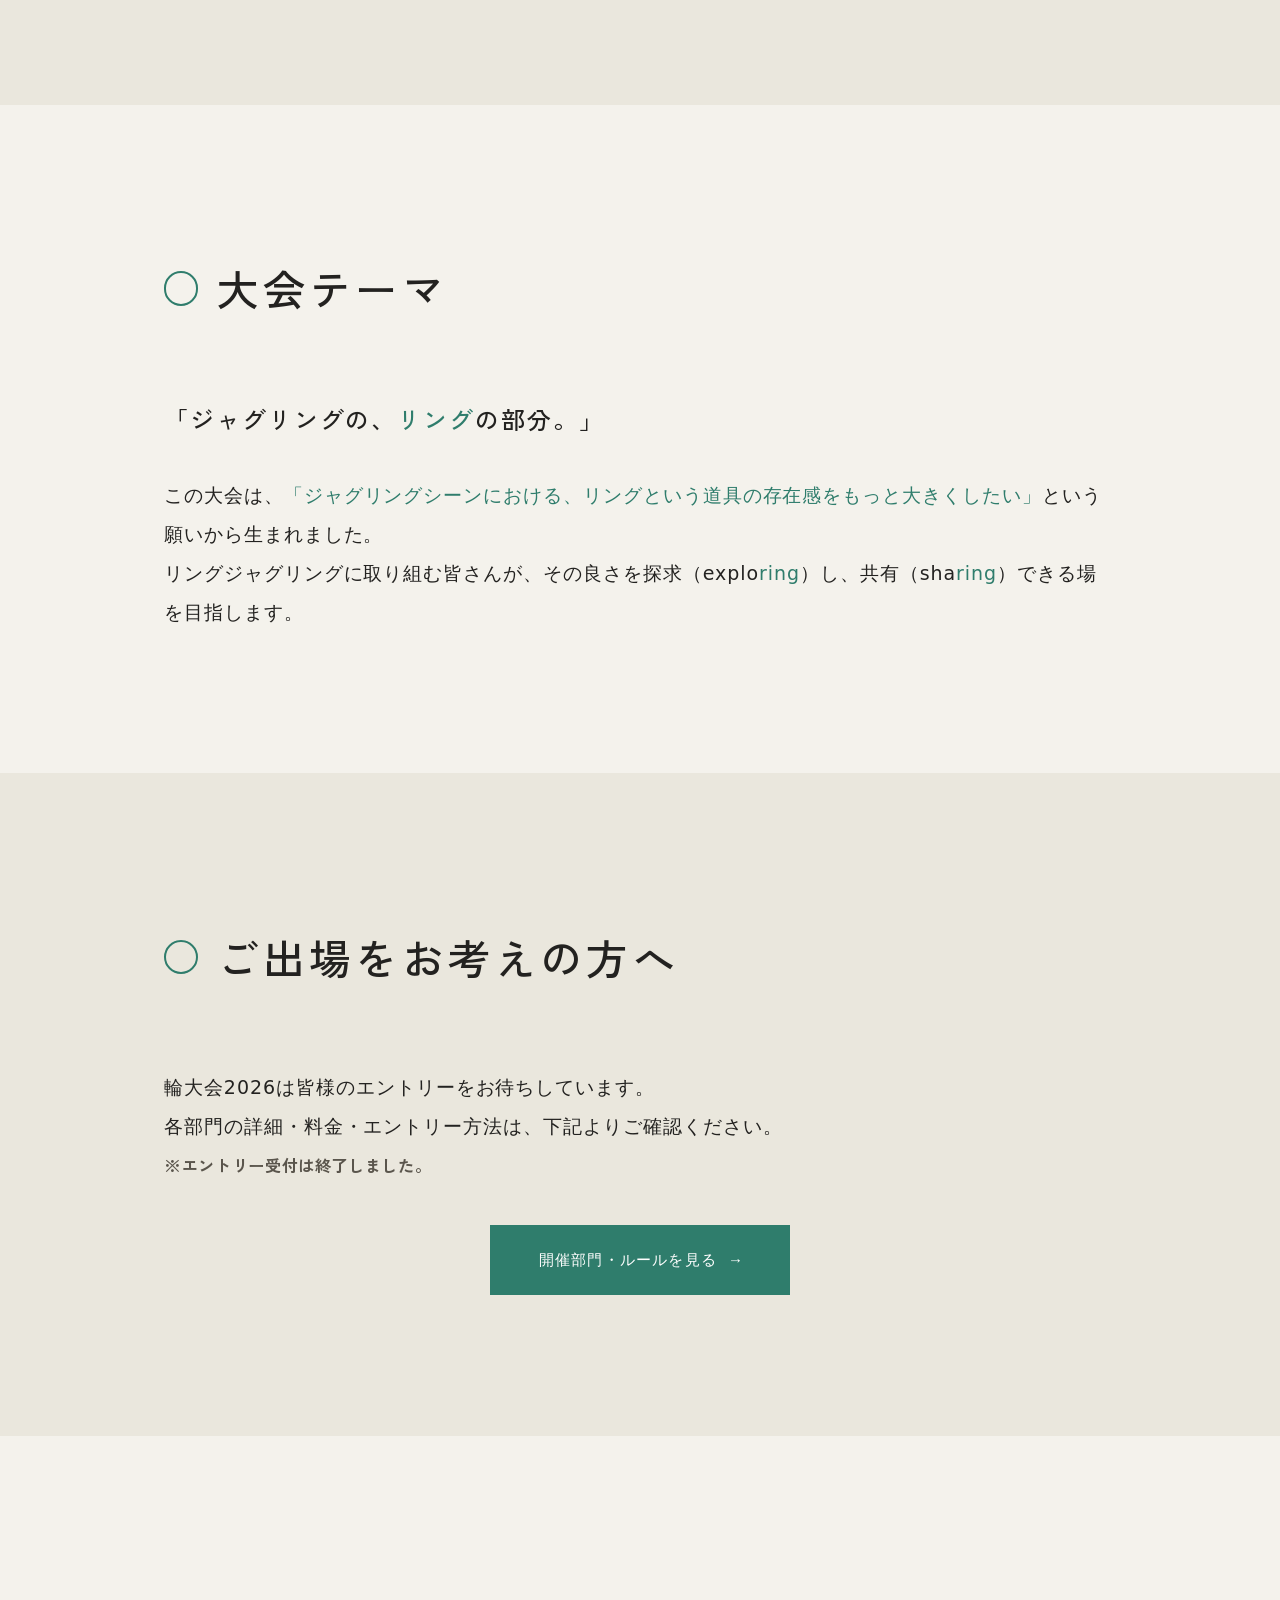
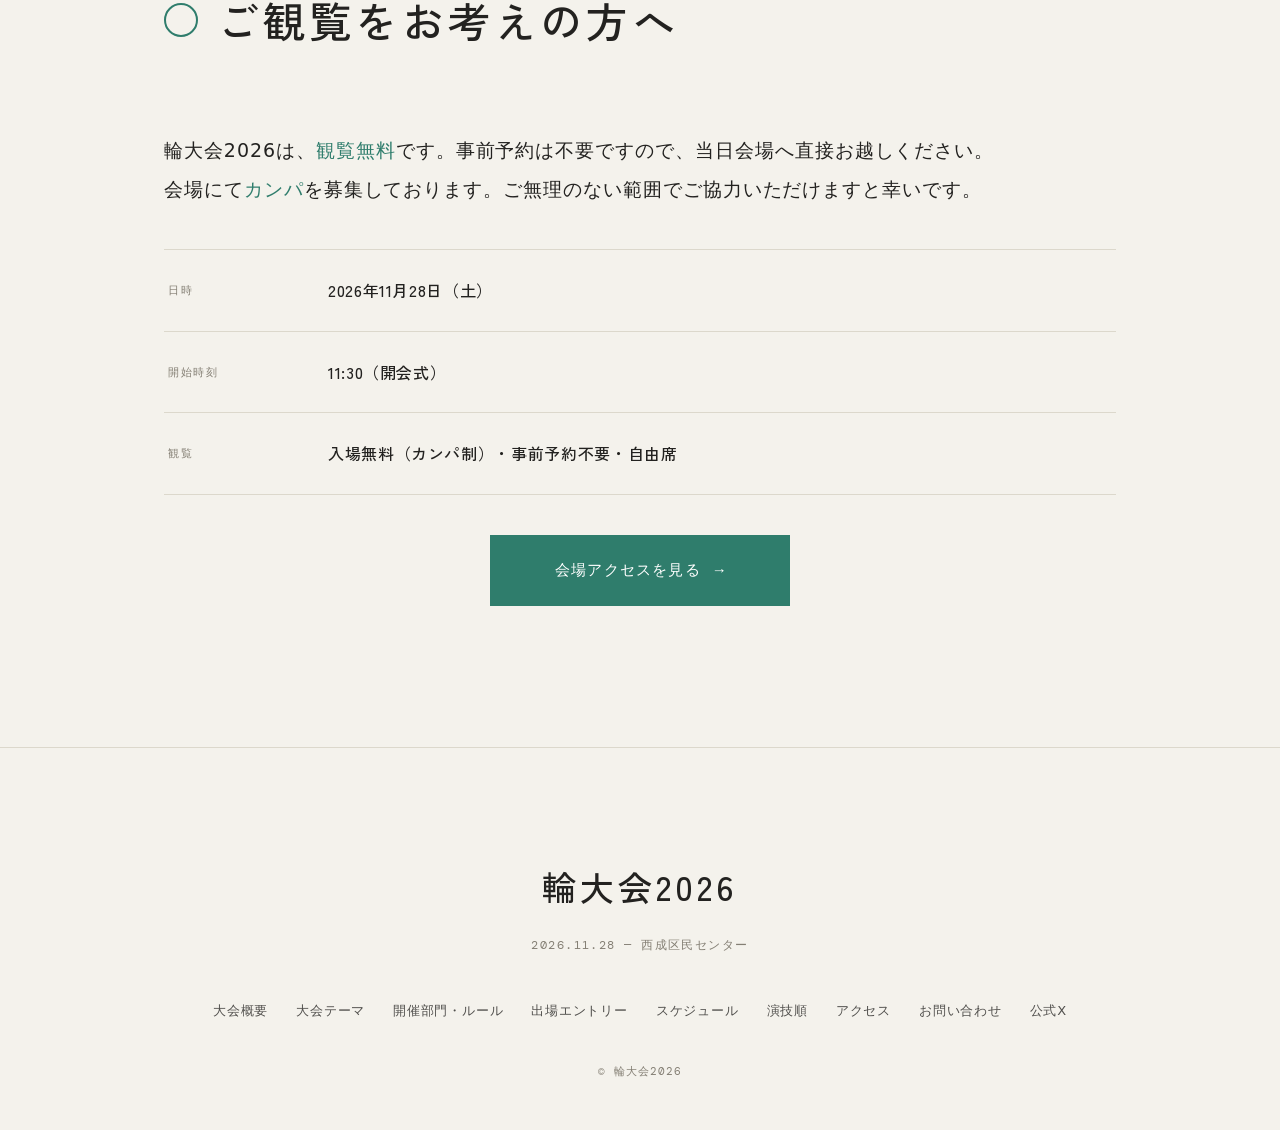
==== commit e436a798: "10/20までの全てを反映" ====
--- a/index.html
+++ b/index.html
@@ -4,231 +4,147 @@
 <meta charset="UTF-8">
 <meta name="viewport" content="width=device-width, initial-scale=1.0">
 <title>輪大会2026</title>
-<meta name="description" content="輪大会2026｜リングジャグリングの大会「輪大会」公式サイトです。2026年11月29日(日)大阪市東成区民センター大ホールにて開催。">
+<meta name="description" content="輪大会2026 公式サイト。ジャグリングの、リングの部分。ジャグリングの大会情報・エントリー・会場アクセスをご案内します。">
+
+<!-- フォント: 本文・見出し=Zen Kaku Gothic New（軽量で静かに）/ ラベル=DM Mono -->
 <link rel="preconnect" href="https://fonts.googleapis.com">
-<link href="https://fonts.googleapis.com/css2?family=Shippori+Mincho:wght@400;500;600;700;800&family=Noto+Sans+JP:wght@300;400;500&family=Cormorant+Garamond:ital,wght@0,300;0,600;0,700;1,300;1,700&display=swap" rel="stylesheet">
-<link rel="stylesheet" href="assets/style.css">
-<link rel="canonical" href="https://bluehat1103.com/jugglingnext2nd/" /> 
+<link rel="preconnect" href="https://fonts.gstatic.com" crossorigin>
+<link href="https://fonts.googleapis.com/css2?family=DM+Mono:wght@400&family=Zen+Kaku+Gothic+New:wght@300;400;500;700&display=swap" rel="stylesheet">
+<link rel="icon" href="favicon.png" type="image/png">
+<link rel="stylesheet" href="style.css?v=20261002">
 </head>
 <body>
 
-<!-- ========== HEADER ========== -->
-<header>
-  <div class="header-inner">
-    <a href="#top" class="header-logo">
-      輪大会2026
-      <span>2026.11.29 Osaka</span>
+<!-- ===================== HEADER ===================== -->
+<header id="header">
+  <div class="container nav">
+    <a href="#top" class="brand" aria-label="輪大会2026 トップへ">
+      <img src="logo.png" class="mark" alt="">
+      <span class="txt"><span class="ja">輪大会2026</span></span>
     </a>
-    <nav class="nav-desktop">
-      <!--<a href="#overview">大会概要</a>-->
-      <!--<a href="#whats">輪大会とは?</a>-->
+<nav class="nav-links" id="menu">
+      <a href="index.html">トップ</a>
       <a href="rule.html">開催部門・ルール</a>
-      <a href="entry.html/">出場エントリー</a>
-      <!--<a href="timetable.html/">当日スケジュール</a>-->
-      <!--<a href="sponsor.html/">ご協賛</a>-->
-      <a href="access.html/">アクセス</a>
-      <!--<a href="about.html/">運営</a>-->
+      <a href="entry.html">出場エントリー</a>
+      <!--<a href="sponsor.html">ご協賛・カンパ</a>-->
+      <a href="schedule.html">スケジュール</a>
+      <a href="player.html">演技順</a>
+      <a href="access.html">アクセス</a>
       <a href="contact.html">お問い合わせ</a>
+      <!-- 今後追加予定：
+      <a href="about.html">運営について</a>
+      -->
     </nav>
-    <button class="hamburger" id="hamburger" aria-label="メニューを開く" aria-expanded="false">
-      <span></span><span></span><span></span>
-    </button>
+    <button class="burger" id="burger" aria-label="メニュー"><span></span><span></span><span></span></button>
   </div>
 </header>
-<!-- ========== MOBILE DRAWER ========== -->
-<nav class="nav-drawer" id="drawer" aria-hidden="true">
-  <a href="index.html">HOME</a>
-  <a href="rule.html">開催部門・ルール</a>
-  <a href="entry.html" class="current">出場エントリー</a>
-  <!--<a href="timetable.html">当日スケジュール</a>-->
- <!-- <a href="sponsor.html">ご協賛</a>-->
-  <a href="access.html">アクセス</a>
-  <!--<a href="about.html">運営</a>-->
-  <a href="contact.html">お問い合わせ</a>
-  <a href="https://x.com/JugglingNext" target="_blank" style="color:var(--gold)">公式X @JugglingNext ↗</a>
-</nav>
-<!-- ========== HERO ========== -->
-<section class="hero hero-design-a" id="top">
-  <div class="spotlight-wrap" aria-hidden="true">
-    <div class="sp sp-main"></div>
-    <div class="sp sp-l"></div>
-    <div class="sp sp-r"></div>
+
+<!-- ===================== HERO ===================== -->
+<section class="hero" id="top">
+  <div class="ring-bg" aria-hidden="true"></div>
+  <div class="container">
+    <!--<p class="eyebrow label">Juggling Competition</p>-->
+    <!-- ▼ ロゴ：実運用では src を "logo.png" に差し替え可（同階層に logo.png を配置）-->
+    <h1 class="hero-logo"><img src="logo.png" alt="輪大会"><span class="yr">2026</span></h1>
+
+    <div class="hero-meta">
+      <div class="row"><div class="k">日時</div><div class="v">2026.11.28 <small>（土）</small></div></div>
+      <div class="row"><div class="k">場所</div><div class="v">大阪市立 西成区民センター</div></div>
+    </div>
+    <!--<div class="hero-cta">
+              <a href="https://forms.gle/NYh4pVaoZzmnYkBr7" target="_blank" rel="noopener" class="cta solid">エントリーはコチラ →
+        </a>
+    </div>-->
+
   </div>
-  <div class="hero-inner">
-    <p class="hero-tagline">ジャグリングの、リングの部分。</p>
-    <h1 class="hero-title">
-      <span class="main">輪大会</span>
-      <span class="next">2026</span>
-    </h1>
-    <div class="hero-info">
-      <div class="hero-info-row">
-        <span class="hi-label">日時</span>
-        <span class="hi-value">2026年 11月 29日 (日)</span>
-      </div>
-      <div class="hi-sep" aria-hidden="true"></div>
-      <div class="hero-info-row">
-        <span class="hi-label">場所</span>
-        <span class="hi-value">大阪府大阪市　東成区民センター 大ホール</span>
-      </div>
-    </div>
-    <div class="hero-cta">
-      <span class="hero-cta-btn hero-cta-disabled">XX月XX日（X）21:00 エントリー受付開始</span>
-      <p class="hero-cta-note">※ 受付開始は<a href="https://x.com/jugglingnext" target="_blank">公式X</a>にてお知らせします</p>
+</section>
+
+<!-- ===================== 大会概要 ===================== -->
+<section id="about" class="alt">
+  <div class="container">
+    <div class="sec-head reveal"><h2>大会概要</h2></div>
+    <div class="dtable reveal">
+      <div class="tr"><div class="th">大会名</div><div class="td">輪大会2026</div></div>
+      <div class="tr"><div class="th">日時</div><div class="td">2026年11月28日（土）<small></small></div></div>
+      <div class="tr"><div class="th">場所</div><div class="td">大阪市立 西成区民センター<small>〒557-0041 大阪市西成区岸里1-1-50</small></div></div>
+      <div class="tr"><div class="th">観覧</div><div class="td">入場無料（カンパ制）・事前予約不要・自由席</div></div>
     </div>
   </div>
 </section>
-<!-- ========== QUICK ACCESS ========== -->
-<div class="jn-quick">
-  <div class="jn-quick-grid">
-    <a href="rule.html" class="jn-quick-btn">
-      <img class="jn-quick-icon" src="[data-uri]" alt="" width="22" height="22">
-      <span class="jn-quick-label">開催部門・ルール</span>
-    </a>
-    <a href="entry.html" class="jn-quick-btn">
-      <img class="jn-quick-icon" src="[data-uri]" alt="" width="22" height="22">
-      <span class="jn-quick-label">出場エントリー</span>
-    </a>
-    <!--<a href="timetable.html" class="jn-quick-btn">
-      <img class="jn-quick-icon" src="[data-uri]" alt="" width="22" height="22">
-      <span class="jn-quick-label">当日スケジュール</span>
-    </a>-->
-    <!--<a href="sponsor.html" class="jn-quick-btn">
-      <img class="jn-quick-icon" src="[data-uri]" alt="" width="22" height="22">
-      <span class="jn-quick-label">ご協賛</span>-->
-    </a>
-    <a href="access.html" class="jn-quick-btn">
-      <img class="jn-quick-icon" src="[data-uri]" alt="" width="22" height="22">
-      <span class="jn-quick-label">アクセス</span>
-    </a>
-    <!--<a href="about.html" class="jn-quick-btn">
-      <img class="jn-quick-icon" src="[data-uri]" alt="" width="22" height="22">
-      <span class="jn-quick-label">運営</span>-->
-    </a>
-    <a href="contact.html" class="jn-quick-btn">
-      <img class="jn-quick-icon" src="[data-uri]" alt="" width="22" height="22">
-      <span class="jn-quick-label">お問い合わせ</span>
-    </a>
-    <a href="https://x.com/JugglingNext" target="_blank" class="jn-quick-btn">
-      <img class="jn-quick-icon" src="[data-uri]" alt="" width="22" height="22">
-      <span class="jn-quick-label">公式X</span>
-    </a>
-  </div>
-</div>
-<!-- ========== OVERVIEW ========== -->
-<section class="section-block" id="overview">
-  <div class="container fade-in">
-    <p class="section-title">◆ 大会概要</p>
-    <table class="overview-table">
-      <tr><th>大会名</th><td>輪大会2026</td></tr>
-      <tr><th>日程</th><td>2026年 11月 29日 (日)</td></tr>
-      <tr>
-        <th>会場</th>
-        <td>大阪府大阪市 ひがしなり区民センター 大ホール<br>
-          <small style="color:var(--gray);font-size:12px">〒537-0014 大阪府大阪市東成区大今里西３丁目２−１７</small>
-        </td>
-      </tr>
-      <tr><th>観覧</th><td>入場無料(カンパ制)・事前予約不要・自由席</td></tr>
-    </table>
-  </div>
-</section>
-<!-- ========== CONCEPT ========== -->
-<section class="section-block" id="whats">
-  <div class="container fade-in">
-    <p class="section-title">◆ 輪大会とは？</p>
-    <div class="concept-box">
-      <p class="concept-tagline">「ジャグリングの、リングの部分」</p>
-      <p>Juggling Nextは、ジャグラーの皆様の<strong style="color:var(--gold2)">「次」</strong>へのステップアップの場として開催する大会です。</p>
-      <p>大きな大会を目指す人はもちろん、初めて大会に挑戦する人や、これまで歴や年齢の制限がある大会にしか出たことが無かった人など、様々な境遇の人たちにとっての、<strong style="color:var(--gold2)">「次」</strong>に繋がる場を目指しています。</p>
-      <p>この大会を通して、多くのジャグラーの皆様が、ご自身のジャグリングを<strong style="color:var(--gold2)">「次」</strong>へと進めていただけることを願っています。</p>
-    <p style="margin-bottom:0">皆様のご出場・ご来場を心よりお待ちしております。</p>
+
+<!-- ===================== 大会テーマ ===================== -->
+<section id="whats">
+  <div class="container about">
+    <div class="sec-head reveal"><h2>大会テーマ</h2></div>
+    <p class="big reveal">「ジャグリングの、<span class="hl">リング</span>の部分。」</p>
+    <div class="reveal">
+      <p>この大会は、<span class="hl">「ジャグリングシーンにおける、リングという道具の存在感をもっと大きくしたい」</span>という願いから生まれました。<br>リングジャグリングに取り組む皆さんが、その良さを探求（explo<span class="hl">ring</span>）し、共有（sha<span class="hl">ring</span>）できる場を目指します。</p>
     </div>
   </div>
 </section>
-<!-- ========== CTA：出場者向け ========== -->
-<section class="section-block" id="join">
-  <div class="container fade-in">
-    <p class="section-title">◆ ご出場をお考えの方へ</p>
-    <p style="margin-bottom:28px">
-      「ジャグリングを、次へ」進めるその舞台として、第2回 Juggling Next はあなたのエントリーをお待ちしています。各部門の詳細・料金・エントリー方法は、専用ページよりご確認ください。
-    </p>
-<div style="display:flex;flex-wrap:wrap;gap:10px;justify-content:center">
-      <a href="rule.html" class="cta-btn cta-btn-inline" style="min-width:260px;text-align:center">開催部門・ルールを見る</a>
-      <a href="entry.html" class="cta-btn cta-btn-inline" style="min-width:260px;text-align:center">出場エントリーの詳細を見る</a>
-    </div>
-</section>
 
-<!-- ========== CTA：観覧者向け ========== -->
-<section class="section-block" id="watch">
-  <div class="container fade-in">
-    <p class="section-title">◆ ご観覧をお考えの方へ</p>
-    <p style="margin-bottom:20px">
-      第2回 Juggling Next は、<strong style="color:var(--gold2)">観覧無料</strong>です。事前予約は不要ですので、当日会場へ直接お越しください。<br>
-      会場にて<strong style="color:var(--gold2)">カンパ</strong>を募集しております。ご無理のない範囲でご協力いただけますと幸いです。
-    </p>
-    <table class="overview-table" style="margin-bottom:20px">
-      <tr><th>日時</th><td>2026年8月22日(土)</td></tr>
-      <tr><th>開始時刻</th><td>※ 決まり次第、掲載いたします。</td></tr>
-      <tr><th>観覧</th><td>無料（カンパ制）・事前予約不要・自由席</td></tr>
-    </table>
-    <div style="display:flex;flex-wrap:wrap;gap:10px;justify-content:center">
-      <!-- 当日スケジュール公開時にコメントを外す
-      <a href="timetable.html/" class="cta-btn cta-btn-inline" style="background:transparent;border:1px solid var(--gold);color:var(--gold);min-width:240px;text-align:center">当日スケジュールを見る</a>
-       -->
-      <a href="access.html" class="cta-btn cta-btn-inline" style="background:transparent;border:1px solid var(--gold);color:var(--gold);min-width:240px;text-align:center">会場アクセスを見る</a>
+<!-- ===================== ご出場をお考えの方へ ===================== -->
+<section id="join" class="alt">
+  <div class="container">
+    <div class="sec-head reveal"><h2>ご出場をお考えの方へ</h2></div>
+    <p class="lead reveal">輪大会2026は皆様のエントリーをお待ちしています。<br>各部門の詳細・料金・エントリー方法は、下記よりご確認ください。<br><span class="note strong">※エントリー受付は終了しました。</span><br></p>
+    <div class="ctas reveal">
+<a href="rule.html" class="cta">開催部門・ルールを見る <span class="ar">→</span></a>
+      <!--<a href="entry.html" class="cta">出場エントリーへ進む <span class="ar">→</span></a>-->
     </div>
   </div>
 </section>
-<!-- ========== FOOTER ========== -->
-<footer>
+
+<!-- ===================== ご観覧をお考えの方へ ===================== -->
+<section id="watch">
   <div class="container">
-    <p class="footer-logo">第2回 Juggling Next</p>
-    <p class="footer-sub">2026.08.22 — 名古屋市南文化小劇場</p>
-    <div class="footer-links">
-      <!--<a href="#overview">大会概要</a>-->
-      <!--<a href="#whats">Juggling Nextとは?</a>-->
+    <div class="sec-head reveal"><h2>ご観覧をお考えの方へ</h2></div>
+    <p class="lead reveal" style="margin-bottom:40px;">輪大会2026は、<span class="hl">観覧無料</span>です。事前予約は不要ですので、当日会場へ直接お越しください。<br>会場にて<span class="hl">カンパ</span>を募集しております。ご無理のない範囲でご協力いただけますと幸いです。<br></p>
+    <div class="dtable reveal" >
+      <div class="tr"><div class="th">日時</div><div class="td">2026年11月28日（土）</div></div>
+      <div class="tr"><div class="th">開始時刻</div><div class="td">11:30（開会式）</div></div>
+      <div class="tr"><div class="th">観覧</div><div class="td">入場無料（カンパ制）・事前予約不要・自由席</div></div>
+    </div>
+    <div class="ctas reveal" id="access">
+<a href="access.html" class="cta">会場アクセスを見る <span class="ar">→</span></a>
+    </div>
+  </div>
+</section>
+
+<!-- ===================== FOOTER ===================== -->
+<footer id="contact">
+  <div class="container">
+    <div class="foot-name">輪大会2026</div>
+    <div class="foot-sub">2026.11.28 — 西成区民センター</div>
+    <nav class="foot-links">
+      <a href="#about">大会概要</a>
+      <a href="#whats">大会テーマ</a>
       <a href="rule.html">開催部門・ルール</a>
       <a href="entry.html">出場エントリー</a>
-      <!--<a href="timetable.html">当日スケジュール</a>-->
-      <!--<a href="sponsor.html">ご協賛</a>-->
+      <!--<a href="sponsor.html">ご協賛・カンパ</a>-->
+      <a href="schedule.html">スケジュール</a>
+      <a href="player.html">演技順</a>
       <a href="access.html">アクセス</a>
-      <!--<a href="about.html">運営</a>-->
-      <a href="contact">お問い合わせ</a>
-      <a href="https://x.com/JugglingNext" target="_blank" rel="noopener">公式X</a>
-    </div>
-    <p class="copyright">© 2026 第2回 Juggling Next　主催：BlueHat</p>
+      <a href="contact.html">お問い合わせ</a>
+      <a href="https://x.com/wataikai_ring" target="_blank" rel="noopener">公式X</a>
+    </nav>
+    <div class="copy">© 輪大会2026</div>
   </div>
 </footer>
+
 <script>
-/* ── ハンバーガー / ドロワー ── */
-const btn    = document.getElementById('hamburger');
-const drawer = document.getElementById('drawer');
-
-function toggleDrawer(forceClose) {
-  const open = forceClose ? false : !drawer.classList.contains('open');
-  drawer.classList.toggle('open', open);
-  btn.classList.toggle('open', open);
-  btn.setAttribute('aria-expanded', open);
-  drawer.setAttribute('aria-hidden', !open);
-}
-
-btn.addEventListener('click', e => { e.stopPropagation(); toggleDrawer(); });
-
-drawer.querySelectorAll('a').forEach(a => {
-  a.addEventListener('click', () => toggleDrawer(true));
-});
-
-document.addEventListener('click', e => {
-  if (drawer.classList.contains('open') &&
-      !drawer.contains(e.target) && !btn.contains(e.target)) {
-    toggleDrawer(true);
-  }
-});
-
-/* ── スクロールフェードイン ── */
-const obs = new IntersectionObserver(entries => {
-  entries.forEach(e => { if (e.isIntersecting) e.target.classList.add('visible'); });
-}, { threshold: 0.06 });
-document.querySelectorAll('.fade-in').forEach(el => obs.observe(el));
+const header = document.getElementById('header');
+addEventListener('scroll', () => header.classList.toggle('scrolled', scrollY > 10));
+const burger = document.getElementById('burger');
+const menu = document.getElementById('menu');
+burger.addEventListener('click', () => { burger.classList.toggle('open'); menu.classList.toggle('open'); });
+menu.querySelectorAll('a').forEach(a => a.addEventListener('click', () => { burger.classList.remove('open'); menu.classList.remove('open'); }));
+const io = new IntersectionObserver((es)=>{es.forEach(e=>{if(e.isIntersecting){e.target.classList.add('in');io.unobserve(e.target);}})},{threshold:.12});
+document.querySelectorAll('.reveal').forEach(el=>io.observe(el));
+const links=[...document.querySelectorAll('.nav-links a:not(.entry)')];
+const secs=[...document.querySelectorAll('section[id]')];
+const spy=new IntersectionObserver((es)=>{es.forEach(e=>{if(e.isIntersecting){links.forEach(l=>l.classList.toggle('active',l.getAttribute('href')==='#'+e.target.id));}})},{rootMargin:'-45% 0px -50% 0px'});
+secs.forEach(s=>spy.observe(s));
 </script>
 </body>
-</html>+</html>
--- a/style.css
+++ b/style.css
@@ -0,0 +1,446 @@
+@charset "UTF-8";
+/* =========================================================
+   輪大会2026 — モダン／シック（ロゴのミントグリーンに調和）
+   ========================================================= */
+:root{
+  --bg:        #F4F2EC;   /* 生成り（ロゴ白地になじむ暖白）*/
+  --bg-2:      #EAE7DD;
+  --card:      #FCFBF7;
+  --ink:       #232220;   /* ロゴの黒文字に合わせた墨色 */
+  --ink-soft:  #847F74;
+  --line:      #DCD8CC;
+  --accent:    #70C3B3;   /* ロゴのミントグリーン */
+  --accent-d:  #2F7D6C;   /* 文字・濃色用 */
+  --accent-sf: #C9E6DF;   /* 淡色 */
+
+  --maxw: 1080px;
+  --pad: clamp(22px, 5vw, 76px);
+
+  --kaku: "Zen Kaku Gothic New", system-ui, sans-serif;
+  --mono: "DM Mono", ui-monospace, monospace;
+}
+
+*{ box-sizing:border-box; margin:0; padding:0; }
+html{ scroll-behavior:smooth; }
+body{
+  font-family:var(--kaku); font-weight:400;
+  background:var(--bg); color:var(--ink);
+  line-height:2.05; letter-spacing:.04em;
+  -webkit-font-smoothing:antialiased;
+}
+a{ color:inherit; text-decoration:none; }
+.container{ max-width:var(--maxw); margin:0 auto; padding-inline:var(--pad); }
+.label{ font-family:var(--mono); font-size:11px; letter-spacing:.28em; text-transform:uppercase; color:var(--ink-soft); }
+
+/* ===================== Header ===================== */
+header{ position:fixed; inset:0 0 auto 0; z-index:100;
+  background:color-mix(in srgb, var(--bg) 85%, transparent); backdrop-filter:blur(8px);
+  border-bottom:1px solid transparent; transition:border-color .3s; }
+header.scrolled{ border-bottom-color:var(--line); }
+.nav{ display:flex; align-items:center; justify-content:space-between; height:78px; }
+.brand{ display:flex; align-items:center; gap:13px; }
+.brand .mark{ width:40px; height:40px; flex:none; border-radius:50%; object-fit:contain; display:block; }
+.brand .txt{ line-height:1.1; }
+.brand .txt .ja{ font-weight:500; font-size:17px; letter-spacing:.14em; }
+.brand .txt .en{ font-family:var(--mono); font-size:9.5px; letter-spacing:.24em; color:var(--ink-soft); text-transform:uppercase; }
+
+.nav-links{ position:fixed; inset:78px 0 auto 0; flex-direction:column; align-items:stretch; gap:0;
+  background:var(--bg); border-bottom:1px solid var(--line); padding:8px var(--pad) 28px;
+  transform:translateY(-120%); transition:transform .4s ease, visibility 0s .4s;
+  visibility:hidden; }
+.nav-links.open{ transform:none; visibility:visible; transition:transform .4s ease, visibility 0s; }
+.nav-links a{ padding:18px 0; border-bottom:1px solid var(--line); font-size:15px; opacity:1; display:flex; align-items:center; }
+.nav-links .entry{ border-bottom:1px solid var(--line); }
+.nav-links a{ font-size:13px; font-weight:400; letter-spacing:.08em; color:var(--ink); opacity:.78; transition:opacity .25s; }
+.nav-links a:hover, .nav-links a.active{ opacity:1; }
+.nav-links .entry{ font-family:var(--mono); font-size:12px; letter-spacing:.12em; padding-bottom:3px; border-bottom:1px solid var(--accent-d); color:var(--accent-d); opacity:1; }
+
+.burger{ display:flex; flex-direction:column; gap:6px; background:none; border:none; cursor:pointer; padding:8px; }
+.burger span{ width:24px; height:1px; background:var(--ink); transition:.3s; }
+.burger.open span:nth-child(1){ transform:translateY(7px) rotate(45deg); }
+.burger.open span:nth-child(2){ opacity:0; }
+.burger.open span:nth-child(3){ transform:translateY(-7px) rotate(-45deg); }
+
+/* ===================== Hero ===================== */
+.hero{ position:relative; min-height:100svh; display:flex; align-items:center; padding-top:78px; overflow:hidden; }
+.hero .container{ position:relative; z-index:2; width:100%; }
+.hero .eyebrow{ margin-bottom:26px; text-align:center; opacity:0; animation:fade .9s .1s forwards; }
+.hero-logo{ display:flex; justify-content:center; align-items:flex-end; gap:clamp(14px,3vw,32px); margin-bottom:18px; opacity:0; animation:fade 1s .25s forwards; }
+.hero-logo img{ width:clamp(220px,40vw,430px); height:auto; display:block; }
+.hero-logo .yr{ font-family:var(--mono); font-weight:400; font-size:clamp(22px,4.4vw,46px); letter-spacing:.1em; color:var(--accent-d); padding-bottom:.55em; }
+.hero .catch{ font-size:clamp(15px,2.4vw,19px); font-weight:400; letter-spacing:.18em; color:var(--ink-soft); text-align:center; opacity:0; animation:fade .9s .4s forwards; }
+.hero .catch .hl{ color:var(--accent-d); }
+.hero-cta{ display:flex; justify-content:center; margin:8px 0 32px; opacity:0; animation:fade .9s .5s forwards; }
+
+.hero-meta{ margin:42px auto 48px; max-width:520px; opacity:0; animation:fade 1s .5s forwards; }
+.hero-meta .row{ display:flex; align-items:center; gap:28px; padding:18px 0; border-top:1px solid var(--line); }
+.hero-meta .row:last-child{ border-bottom:1px solid var(--line); }
+.hero-meta .k{ width:84px; flex:none; font-family:var(--mono); font-size:11px; letter-spacing:.16em; text-transform:uppercase; color:var(--ink-soft); text-align:right; transform:translateY(2px); }
+.hero-meta .v{ font-size:clamp(16px,2.2vw,19px); font-weight:500; letter-spacing:.06em; }
+.hero-meta .v small{ font-weight:400; color:var(--ink-soft); font-size:.8em; }
+
+.quick{ display:grid; grid-template-columns:repeat(3,1fr); border-top:1px solid var(--line); opacity:0; animation:fade 1s .65s forwards; }
+.quick a{ display:flex; align-items:center; gap:14px; padding:20px 4px; border-bottom:1px solid var(--line); font-size:14px; letter-spacing:.06em; transition:color .25s; }
+.quick a:not(:nth-child(3n)){ border-right:1px solid var(--line); padding-right:18px; }
+.quick a:nth-child(3n-1), .quick a:nth-child(3n){ padding-left:24px; }
+.quick a .n{ font-family:var(--mono); font-size:10px; color:var(--accent-d); letter-spacing:.1em; }
+.quick a:hover{ color:var(--accent-d); }
+
+.ring-bg{ position:absolute; z-index:1; border:1px solid var(--accent-sf); border-radius:50%;
+  width:min(58vw,600px); aspect-ratio:1; right:-12%; top:50%; transform:translateY(-50%); pointer-events:none; }
+.scrollcue{ position:absolute; left:var(--pad); bottom:30px; z-index:2; font-family:var(--mono); font-size:10px; letter-spacing:.26em; text-transform:uppercase; color:var(--ink-soft); }
+
+/* ===================== Section 共通 ===================== */
+section{ padding:clamp(72px,11vw,148px) 0; }
+.alt{ background:var(--bg-2); }
+.sec-head{ margin-bottom:clamp(40px,6vw,68px); }
+.sec-head .idx{ font-family:var(--mono); font-size:12px; letter-spacing:.2em; color:var(--accent-d); display:block; margin-bottom:16px; }
+.sec-head h2{ font-weight:500; font-size:clamp(26px,4.2vw,42px); letter-spacing:.1em; }
+
+.dtable{ border-top:1px solid var(--line); }
+.dtable .tr{ display:flex; gap:32px; padding:24px 4px; border-bottom:1px solid var(--line); }
+.dtable .th{ width:128px; flex:none; font-family:var(--mono); font-size:11px; letter-spacing:.14em; text-transform:uppercase; color:var(--ink-soft); padding-top:5px; }
+.dtable .td{ font-size:16px; font-weight:500; letter-spacing:.04em; }
+.dtable .td small{ display:block; font-weight:400; color:var(--ink-soft); font-size:14px; margin-top:6px; }
+
+.about p{ font-size:clamp(16px,2.2vw,19px); font-weight:400; max-width:60ch; letter-spacing:.05em; }
+.about p+p{ margin-top:24px; }
+.about .big{ font-size:clamp(18px,2.6vw,24px); font-weight:500; letter-spacing:.08em; line-height:1.7; margin-bottom:36px; }
+.about .hl{ color:var(--accent-d); }
+
+.ctas{ display:flex; flex-wrap:wrap; justify-content:center; gap:16px; margin-top:40px; }
+.cta{ display:inline-flex; align-items:center; justify-content:center; gap:14px;
+  width:300px; max-width:100%; padding:20px 34px; font-size:15px; letter-spacing:.08em;
+  background:var(--accent-d); color:#fff; transition:background .3s, color .3s, transform .3s; }
+.cta:hover{ background:#26685a; transform:translateY(-2px); }
+.cta .ar{ font-family:var(--mono); }
+
+.lead{ font-size:clamp(16px,2.2vw,19px); max-width:60ch; letter-spacing:.05em; }
+.lead .hl{ color:var(--accent-d); }
+.note{ color:var(--ink-soft); font-size:.86em; letter-spacing:.04em; }
+.note.strong{ color:#5A554C; font-weight:700; }
+
+/* ===================== Footer ===================== */
+footer{ padding:clamp(64px,9vw,104px) 0 48px; border-top:1px solid var(--line); text-align:center; }
+.foot-name{ font-weight:500; font-size:clamp(24px,4vw,34px); letter-spacing:.12em; }
+.foot-sub{ font-family:var(--mono); font-size:12px; letter-spacing:.12em; color:var(--ink-soft); margin-top:12px; }
+.foot-links{ display:flex; flex-wrap:wrap; justify-content:center; gap:16px 28px; margin:40px 0 36px; }
+.foot-links a{ font-size:13px; letter-spacing:.06em; color:var(--ink); opacity:.78; transition:opacity .25s; }
+.foot-links a:hover{ opacity:1; color:var(--accent-d); }
+.copy{ font-family:var(--mono); font-size:10.5px; letter-spacing:.1em; color:var(--ink-soft); }
+
+.reveal{ opacity:0; transform:translateY(20px); transition:opacity .9s ease, transform .9s ease; }
+.reveal.in{ opacity:1; transform:none; }
+@keyframes fade{ from{opacity:0; transform:translateY(20px);} to{opacity:1; transform:none;} }
+
+/* PC幅で本文を広げる */
+@media (min-width:861px){
+  .about p,
+  .about .big,
+  .lead{ max-width:none; }
+}
+/* ===================== Responsive ===================== */
+@media (max-width:860px){
+  .quick{ grid-template-columns:1fr; }
+  .quick a, .quick a:not(:nth-child(3n)){ border-right:none; padding-left:4px !important; padding-right:4px; }
+  .hero-logo{ flex-direction:column; align-items:center; gap:6px; }
+  .hero-logo .yr{ padding-bottom:0; }
+  .ring-bg{ right:-30%; opacity:.7; }
+}
+@media (max-width:480px){
+  .quick{ display:none; }
+  .hero-cta{ margin-bottom:0; }
+  .hero{ min-height:auto; padding-bottom:48px; }   /* 画面高さ固定をやめる */
+  .dtable .tr{ flex-direction:column; gap:6px; }
+  .dtable .th{ width:auto; padding-top:0; }
+}
+@charset "UTF-8";
+/* =========================================================
+   輪大会2026 — 個別ページ用 追記分（rule.html ほかで使用）
+   ※ 既存 style.css の :root 変数・クラスを流用。
+   ※ 既存セレクタは一切上書きしない（新規クラスのみ追加）。
+   ※ この内容を style.css の末尾にそのまま追記してください。
+   ========================================================= */
+
+/* ---------- 個別ページ：ページヒーロー ---------- */
+.page-hero{
+  position:relative; overflow:hidden; text-align:center;
+  padding:calc(78px + clamp(48px,9vw,92px)) 0 clamp(40px,7vw,72px);
+  border-bottom:1px solid var(--line);
+}
+.page-hero .ring-bg{        /* 既存 .ring-bg を中央寄せで再利用 */
+  left:50%; right:auto; top:44%; transform:translate(-50%,-50%);
+  width:min(72vw,520px); opacity:.6;
+}
+.page-hero .ph-inner{ position:relative; z-index:2; }
+.ph-kicker{ font-family:var(--mono); font-size:11px; letter-spacing:.32em; text-transform:uppercase; color:var(--accent-d); }
+.ph-title{ font-weight:500; font-size:clamp(28px,5.4vw,46px); letter-spacing:.12em; margin:16px 0 14px; }
+.ph-brand{ font-family:var(--mono); font-size:12px; letter-spacing:.18em; color:var(--ink-soft); }
+
+/* ---------- パンくず ---------- */
+.crumb{ font-family:var(--mono); font-size:11px; letter-spacing:.1em; color:var(--ink-soft); padding-top:26px; }
+.crumb a{ color:var(--ink-soft); transition:color .25s; }
+.crumb a:hover{ color:var(--accent-d); }
+.crumb .sep{ margin:0 10px; color:var(--line); }
+.crumb .cur{ color:var(--ink); }
+
+/* ---------- 部門カード ---------- */
+.div-grid{ display:grid; grid-template-columns:1fr; gap:16px; }
+.div-card{
+  position:relative; background:var(--card); border:1px solid var(--line);
+  padding:10px 26px 24px; transition:border-color .3s, transform .3s;
+}
+.div-card:hover{ border-color:var(--accent); transform:translateY(-3px); }
+.div-card .dnum{ font-family:var(--mono); font-size:11px; letter-spacing:.2em; color:var(--accent-d); }
+.div-card .dname{ font-size:20px; font-weight:500; letter-spacing:.08em; margin:10px 0 18px; }
+.div-card .dname small{ font-weight:400; color:var(--ink-soft); font-size:13px; margin-left:8px; }
+.div-card .dmeta{ display:flex; flex-direction:column; gap:11px; }
+.div-card .mrow{ display:flex; gap:14px; font-size:14px; line-height:1.7; }
+.div-card .mk{ flex:none; width:64px; font-family:var(--mono); font-size:10px; letter-spacing:.12em; text-transform:uppercase; color:var(--ink-soft); padding-top:4px; }
+.div-card .mv{ letter-spacing:.04em; }
+.div-card .mv strong{ color:var(--accent-d); font-weight:700; }
+
+/* ---------- ルール用リスト ---------- */
+.rlist{ list-style:none; border-top:1px solid var(--line); }
+.rlist > li{ position:relative; padding:18px 4px 18px 30px; border-bottom:1px solid var(--line); font-size:15px; letter-spacing:.04em; }
+/* ◯は1行目テキストの中心に合わせる：padding-top(18px) + 半行(line-height 2.05 ÷ 2 ≒ 1.025em) を中心に置き、translateYで自身の高さ分を補正 */
+.rlist > li::before{ content:""; position:absolute; left:6px; top:calc(18px + 1.025em); transform:translateY(-50%); width:7px; height:7px; border:1px solid var(--accent-d); border-radius:50%; }
+.rlist .sub{ display:block; margin-top:10px; padding-left:2px; color:var(--ink-soft); font-size:14px; line-height:1.9; }
+
+/* ---------- 注記 / TBD ボックス ---------- */
+.callout{ background:var(--card); border:1px solid var(--line); border-left:3px solid var(--accent); padding:20px 22px; font-size:14px; color:var(--ink-soft); letter-spacing:.04em; line-height:1.9; }
+
+/* ---------- サブ見出し＋説明文 ---------- */
+.subh{ font-size:18px; font-weight:500; letter-spacing:.08em; margin:38px 0 14px; padding-left:14px; border-left:2px solid var(--accent-d); line-height:1.5; }
+.subh .tag{ font-family:var(--mono); font-size:11px; color:var(--ink-soft); letter-spacing:.1em; margin-left:10px; }
+.prose p{ font-size:15px; letter-spacing:.04em; }  /* 幅は下部で全幅指定 */
+.prose p + p{ margin-top:14px; }
+
+/* ---------- 配点（シンプルな表：審査項目／配点） ---------- */
+/* 表として明確に：外枠で囲み、ヘッダー行に帯、列間に縦罫線を入れて本文の区切り線と区別する */
+.score-table{ width:100%; border-collapse:collapse; background:var(--card); border:1px solid var(--line); margin:16px 0 6px; }
+.score-table th, .score-table td{ padding:14px 18px; border-bottom:1px solid var(--line); font-weight:400; vertical-align:baseline; text-align:left; }
+.score-table th:last-child, .score-table td:last-child{ text-align:right; }
+.score-table th:first-child, .score-table td:first-child{ border-right:1px solid var(--line); }
+.score-table thead th{ background:var(--bg-2); font-family:var(--mono); font-size:11px; letter-spacing:.14em; text-transform:uppercase; color:var(--ink-soft); }
+.score-table tbody th{ font-size:15px; letter-spacing:.06em; }
+.score-table tbody td{ font-family:var(--mono); font-size:18px; letter-spacing:.02em; color:var(--accent-d); white-space:nowrap; }
+.score-table tbody td small{ font-size:11px; color:var(--ink-soft); margin-left:2px; }
+.score-table tbody .total th, .score-table tbody .total td{ background:var(--bg-2); font-weight:700; }
+.score-table tbody .total th{ color:var(--ink); }
+.score-table tr:last-child th, .score-table tr:last-child td{ border-bottom:none; }
+
+/* ---------- その他のページ（関連リンク） ---------- */
+.related{ border-top:1px solid var(--line); padding-top:clamp(40px,6vw,64px); }
+.rel-grid{ display:grid; grid-template-columns:repeat(auto-fit,minmax(150px,1fr)); gap:12px; margin-top:28px; }
+.rel-btn{ display:flex; flex-direction:column; gap:7px; padding:24px 18px; border:1px solid var(--line); background:var(--card); transition:border-color .3s, transform .3s; }
+.rel-btn:hover{ border-color:var(--accent); transform:translateY(-3px); }
+.rel-sub{ font-family:var(--mono); font-size:10px; letter-spacing:.16em; text-transform:uppercase; color:var(--accent-d); }
+.rel-label{ font-size:15px; font-weight:500; letter-spacing:.06em; }
+.home-link{ display:inline-block; margin-top:36px; font-family:var(--mono); font-size:12px; letter-spacing:.1em; color:var(--ink-soft); transition:color .25s; }
+.home-link:hover{ color:var(--accent-d); }
+
+/* ---------- 本文テキストの幅（全セクションを全幅に統一） ---------- */
+/* 既存 style.css は本文に max-width(60ch/62ch) を設定し ≥861px で解除していたが、
+   半画面ウィンドウ等の 861px 未満のPC表示では幅が揃わないため、
+   本文ブロックは常に container 全幅とする。
+   ※スマホ・タブレットでは container 自体が狭く、この上限は元々表示に影響しない
+     （＝従来どおりの見た目／レスポンシブは崩れない）。 */
+.lead,
+.prose p{ max-width:none; }
+
+/* ---------- レスポンシブ（グリッド） ---------- */
+@media (min-width:760px){ .div-grid{ grid-template-columns:repeat(3,1fr); } }
+@media (max-width:480px){
+  .div-card .mrow{ flex-direction:column; gap:2px; }
+  .div-card .mk{ width:auto; padding-top:0; }
+}
+
+/* =========================================================
+   個別ページ追加分 その2（entry / access / sponsor / contact）
+   ※ いずれも新規クラス。既存セレクタは上書きしない。
+   ========================================================= */
+
+/* ---------- エントリー料 ---------- */
+.fee-grid{ border:1px solid var(--line); background:var(--card); }
+.fee-item{ display:flex; align-items:center; justify-content:space-between; gap:20px; padding:20px 24px; border-bottom:1px solid var(--line); }
+.fee-item:last-child{ border-bottom:none; }
+.fee-div{ font-size:16px; font-weight:500; letter-spacing:.06em; }
+.fee-div small{ display:block; font-weight:400; font-size:12px; color:var(--ink-soft); margin-top:2px; }
+.fee-price{ flex:none; font-family:var(--mono); font-size:24px; letter-spacing:.02em; color:var(--accent-d); }
+
+/* ---------- CTA：無効状態 / サブラベル付き / 中央ラベル ---------- */
+.cta.is-disabled{ background:var(--line); color:#5A554B; pointer-events:none; cursor:default; transform:none; }
+.cta.is-disabled:hover{ background:var(--line); color:#5A554B; transform:none; }
+.cta.stack{ flex-direction:column; gap:6px; width:auto; min-width:280px; padding:18px 32px; }
+.cta .cta-sub{ font-family:var(--mono); font-size:10px; letter-spacing:.14em; text-transform:uppercase; opacity:.82; }
+.cta-label{ text-align:center; font-family:var(--mono); font-size:11px; letter-spacing:.2em; text-transform:uppercase; color:var(--accent-d); margin:34px 0 4px; }
+
+/* ---------- 地図 ---------- */
+.map-embed{ position:relative; width:100%; aspect-ratio:16/10; border:1px solid var(--line); background:var(--card); overflow:hidden; margin-top:8px; }
+.map-embed iframe{ position:absolute; inset:0; width:100%; height:100%; border:0; }
+.map-link{ display:inline-flex; align-items:center; gap:12px; margin-top:14px; padding:16px 22px; border:1px solid var(--line); background:var(--card); font-size:14px; letter-spacing:.06em; transition:border-color .3s, transform .3s; }
+.map-link:hover{ border-color:var(--accent); transform:translateY(-2px); }
+.map-link .ext{ font-family:var(--mono); font-size:11px; color:var(--accent-d); }
+
+/* ---------- ご協賛：プラン画像 ---------- */
+.plan-img{ margin:24px 0 8px; border:1px solid var(--line); background:var(--card); overflow:hidden; }
+.plan-img img{ display:block; width:100%; height:auto; }
+.plan-img.placeholder{ aspect-ratio:16/9; display:flex; align-items:center; justify-content:center; color:var(--ink-soft); font-size:13px; letter-spacing:.08em; }
+
+/* ---------- ご協賛：スポンサー一覧 ---------- */
+.sponsor-list{ display:grid; grid-template-columns:1fr; gap:24px; margin-top:8px; }
+.sponsor-item{ background:var(--card); border:1px solid var(--line); padding:28px 24px;
+  display:flex; flex-direction:column; align-items:center; text-align:center; gap:16px; }
+.sponsor-logo-wrap{ display:flex; align-items:center; justify-content:center; height:200px; }
+.sponsor-logo{ max-width:200px; max-height:200px; object-fit:contain; }
+/* 画像未設定時のプレースホルダ枠（実画像 <img class="sponsor-logo"> を入れたらこの枠は削除） */
+.sponsor-logo.placeholder{ width:200px; height:200px; border:1px solid var(--line); background:var(--bg);
+  display:flex; align-items:center; justify-content:center; font-size:11px; letter-spacing:.08em; color:var(--ink-soft); }
+.sponsor-info{ flex:1; }
+.sponsor-name{ font-size:18px; font-weight:500; letter-spacing:.06em; color:var(--ink); margin-bottom:10px; }
+.sponsor-desc{ font-size:14px; color:var(--ink-soft); letter-spacing:.04em; line-height:1.9; }
+
+/* 600px以上で横並び（左: ロゴ200px / 右: テキスト） */
+@media (min-width:600px){
+  .sponsor-item{ flex-direction:row; align-items:flex-start; text-align:left; gap:28px; }
+  .sponsor-logo-wrap{ flex-shrink:0; width:200px; height:200px; }
+}
+
+/* ---------- ご協賛：カンパ者名簿（テキストで「／」区切り） ---------- */
+.name-list{ margin-top:32px; border-top:1px solid var(--line); padding-top:26px; text-align:center; }
+.name-list-label{ font-family:var(--mono); font-size:11px; letter-spacing:.2em; text-transform:uppercase; color:var(--accent-d); margin-bottom:16px; }
+.name-items{ list-style:none; display:flex; flex-wrap:wrap; justify-content:center; gap:0; }
+.name-items li{ font-size:15px; letter-spacing:.04em; color:var(--ink); }
+.name-items li + li::before{ content:"／"; margin:0 12px; color:var(--accent-d); opacity:.5; }
+
+/* ---------- お問い合わせ ---------- */
+.contact-box{ background:var(--card); border:1px solid var(--line); padding:clamp(28px,5vw,44px); text-align:center; }
+.contact-box p{ font-size:15px; letter-spacing:.04em; }
+.contact-email{ display:block; font-family:var(--mono); font-size:clamp(15px,2.4vw,19px); letter-spacing:.06em; color:var(--accent-d); margin:16px 0; word-break:break-all; }
+.contact-box .ctas{ margin-top:20px; }
+
+/* ---------- レスポンシブ（その2） ---------- */
+@media (max-width:560px){
+  .fee-item{ padding:18px 18px; }
+  .fee-price{ font-size:21px; }
+}
+
+/* ---------- セクション見出しのリング（◯）マーク ---------- */
+/* 「リング」を表す輪を見出しの前に表示。色は他の緑アクセントと同じ var(--accent-d)。
+   ※全ページ共通の .sec-head h2 に付与（トップページの見出しにも適用されます）。
+   ※明るいロゴのミントにしたい場合は border-color を var(--accent) に変更。 */
+.sec-head h2{ display:flex; align-items:center; }
+.sec-head h2::before{
+  content:""; flex:none;
+  width:.72em; height:.72em; margin-right:.44em;
+  border:2px solid var(--accent-d); border-radius:50%;
+}
+.callout ul{ list-style:none; }
+.callout ul li{ position:relative; padding-left:26px; color:var(--ink); font-size:15px; letter-spacing:.04em; }
+.callout ul li::before{ content:""; position:absolute; left:4px; top:.95em; transform:translateY(-50%);
+  width:7px; height:7px; border:1px solid var(--accent-d); border-radius:50%; }
+.callout ul li + li{ margin-top:12px; }
+
+/* =========================================================
+   個別ページ追加分 その3（rule.html：審査員）
+   ※ 新規クラスのみ。既存セレクタは上書きしない。
+   ========================================================= */
+
+/* ---------- 審査員：紹介画像グリッド（画像は 1200×675 / 16:9） ---------- */
+.judge-grid{ display:grid; grid-template-columns:1fr; gap:16px; }
+.judge-card{
+  background:var(--card); border:1px solid var(--line); overflow:hidden;
+}
+.judge-card a{ display:block; }
+.judge-card img{ display:block; width:100%; height:auto; aspect-ratio:16/9; object-fit:cover; }
+
+/* 760px以上で2列（2×2） */
+@media (min-width:760px){
+  .judge-grid{ grid-template-columns:repeat(2,1fr); }
+}
+
+/* ---------- 画像拡大表示（ライトボックス） ---------- */
+.judge-card a{ cursor:zoom-in; }
+.lightbox{
+  position:fixed; inset:0; z-index:200;
+  display:flex; align-items:center; justify-content:center; padding:20px;
+  background:color-mix(in srgb, var(--ink) 88%, transparent);
+  backdrop-filter:blur(4px);
+  opacity:0; visibility:hidden; cursor:zoom-out;
+  transition:opacity .3s ease, visibility 0s .3s;
+}
+.lightbox.open{ opacity:1; visibility:visible; transition:opacity .3s ease, visibility 0s; }
+.lightbox img{ display:block; width:auto; height:auto; max-width:min(1200px,94vw); max-height:86vh; }
+.lightbox-hint{
+  position:absolute; left:0; right:0; bottom:26px; text-align:center;
+  font-family:var(--mono); font-size:11px; letter-spacing:.2em; text-transform:uppercase;
+  color:rgba(255,255,255,.72);
+}
+body.no-scroll{ overflow:hidden; }
+
+/* =========================================================
+   個別ページ追加分 その4（schedule.html：タイムスケジュール）
+   ※ 新規クラスのみ。既存セレクタは上書きしない。
+   ========================================================= */
+
+/* ---------- 外枠（カード）＋ 日付帯 ---------- */
+.sched-card{ background:var(--card); border:1px solid var(--line); }
+.sched-head{ display:flex; flex-wrap:wrap; align-items:baseline; justify-content:space-between; gap:2px 20px;
+  padding:14px clamp(18px,4vw,32px); background:var(--bg-2); border-bottom:1px solid var(--line); }
+.sched-date{ font-size:16px; font-weight:500; letter-spacing:.06em; }
+.sched-date small{ font-weight:400; font-size:.8em; color:var(--ink-soft); }
+.sched-place{ font-size:13px; letter-spacing:.06em; color:var(--ink-soft); }
+
+/* ---------- タイムライン（時刻 ｜ ◯ ｜ 内容） ---------- */
+/* ◯は1行目の中心に置く：行の高さ(--sc-lh)と◯の直径(--sc-dot)から位置を計算。
+   縦線は◯と◯のあいだだけに引く（◯との間に --sc-gap の隙間）。
+   行どうしの間隔(--sc-row-gap)は時刻側・内容側の両方に付ける（終了時刻が次の行の開始時刻に近づきすぎないように）。 */
+.sched-list{ --sc-lh:28px; --sc-dot:13px; --sc-gap:5px; --sc-row-gap:26px;
+  list-style:none; padding:clamp(26px,4vw,40px) clamp(18px,4vw,32px); }
+.sched-list > li{ display:grid; grid-template-columns:62px 1fr; column-gap:clamp(12px,2.4vw,22px); }
+.sched-time{ font-family:var(--mono); font-size:17px; line-height:var(--sc-lh); letter-spacing:.04em;
+  color:var(--accent-d); text-align:right; white-space:nowrap; padding-bottom:var(--sc-row-gap); }
+/* 終了時刻（<span class="sched-end">）は開始時刻の下に小さく。「〜」は自動で付く */
+.sched-end{ display:block; font-size:13px; line-height:20px; color:var(--ink-soft); }
+.sched-end::before{ content:"〜"; font-family:var(--kaku); }
+.sched-body{ position:relative; padding:0 0 var(--sc-row-gap) 32px; }
+.sched-body::before{   /* 縦線（次の◯まで） */
+  content:""; position:absolute; left:calc((var(--sc-dot) - 1px) / 2); width:1px; background:var(--accent-sf);
+  top:calc((var(--sc-lh) + var(--sc-dot)) / 2 + var(--sc-gap));
+  bottom:calc((var(--sc-dot) - var(--sc-lh)) / 2 + var(--sc-gap)); }
+.sched-body::after{    /* ◯ */
+  content:""; position:absolute; left:0; top:calc((var(--sc-lh) - var(--sc-dot)) / 2);
+  width:var(--sc-dot); height:var(--sc-dot); border:2px solid var(--accent-d); border-radius:50%; }
+.sched-list > li:last-child .sched-time,
+.sched-list > li:last-child .sched-body{ padding-bottom:0; }
+.sched-list > li:last-child .sched-body::before{ display:none; }
+.sched-title{ font-size:17px; font-weight:500; line-height:var(--sc-lh); letter-spacing:.06em; }
+.sched-desc{ margin-top:2px; font-size:14px; line-height:1.8; letter-spacing:.04em; color:var(--ink-soft); }
+
+/* 休憩など補助的な行（<li class="is-break">）は控えめに */
+.sched-list > li.is-break .sched-time,
+.sched-list > li.is-break .sched-title{ color:var(--ink-soft); }
+.sched-list > li.is-break .sched-title{ font-size:15px; font-weight:400; }
+.sched-list > li.is-break .sched-body::after{ border-width:1px; border-color:var(--accent); }
+
+@media (max-width:480px){
+  .sched-list > li{ grid-template-columns:52px 1fr; }
+  .sched-time{ font-size:15px; }
+  .sched-end{ font-size:12px; }   /* 「〜00:00」を52px幅に収める（13pxだとはみ出す） */
+  .sched-body{ padding-left:26px; }
+}
+
+/* =========================================================
+   個別ページ追加分 その5（player.html：演技順）
+   ※ 新規クラスのみ。既存セレクタは上書きしない。
+   ========================================================= */
+
+/* ---------- 演技順：A4画像（縦長）。PCでは幅を抑えて中央に置く ---------- */
+/* ※ .reveal は外側の .order-wrap に付ける（.order-sheet 自身の transition と競合させないため） */
+.order-wrap{ max-width:760px; margin:0 auto; }
+.order-sheet{ background:var(--card); border:1px solid var(--line); transition:border-color .3s; }
+.order-sheet:hover{ border-color:var(--accent); }
+.order-sheet a{ display:block; cursor:zoom-in; }
+.order-sheet img{ display:block; width:100%; height:auto; }
+.order-sheet + .note{ margin-top:18px; }
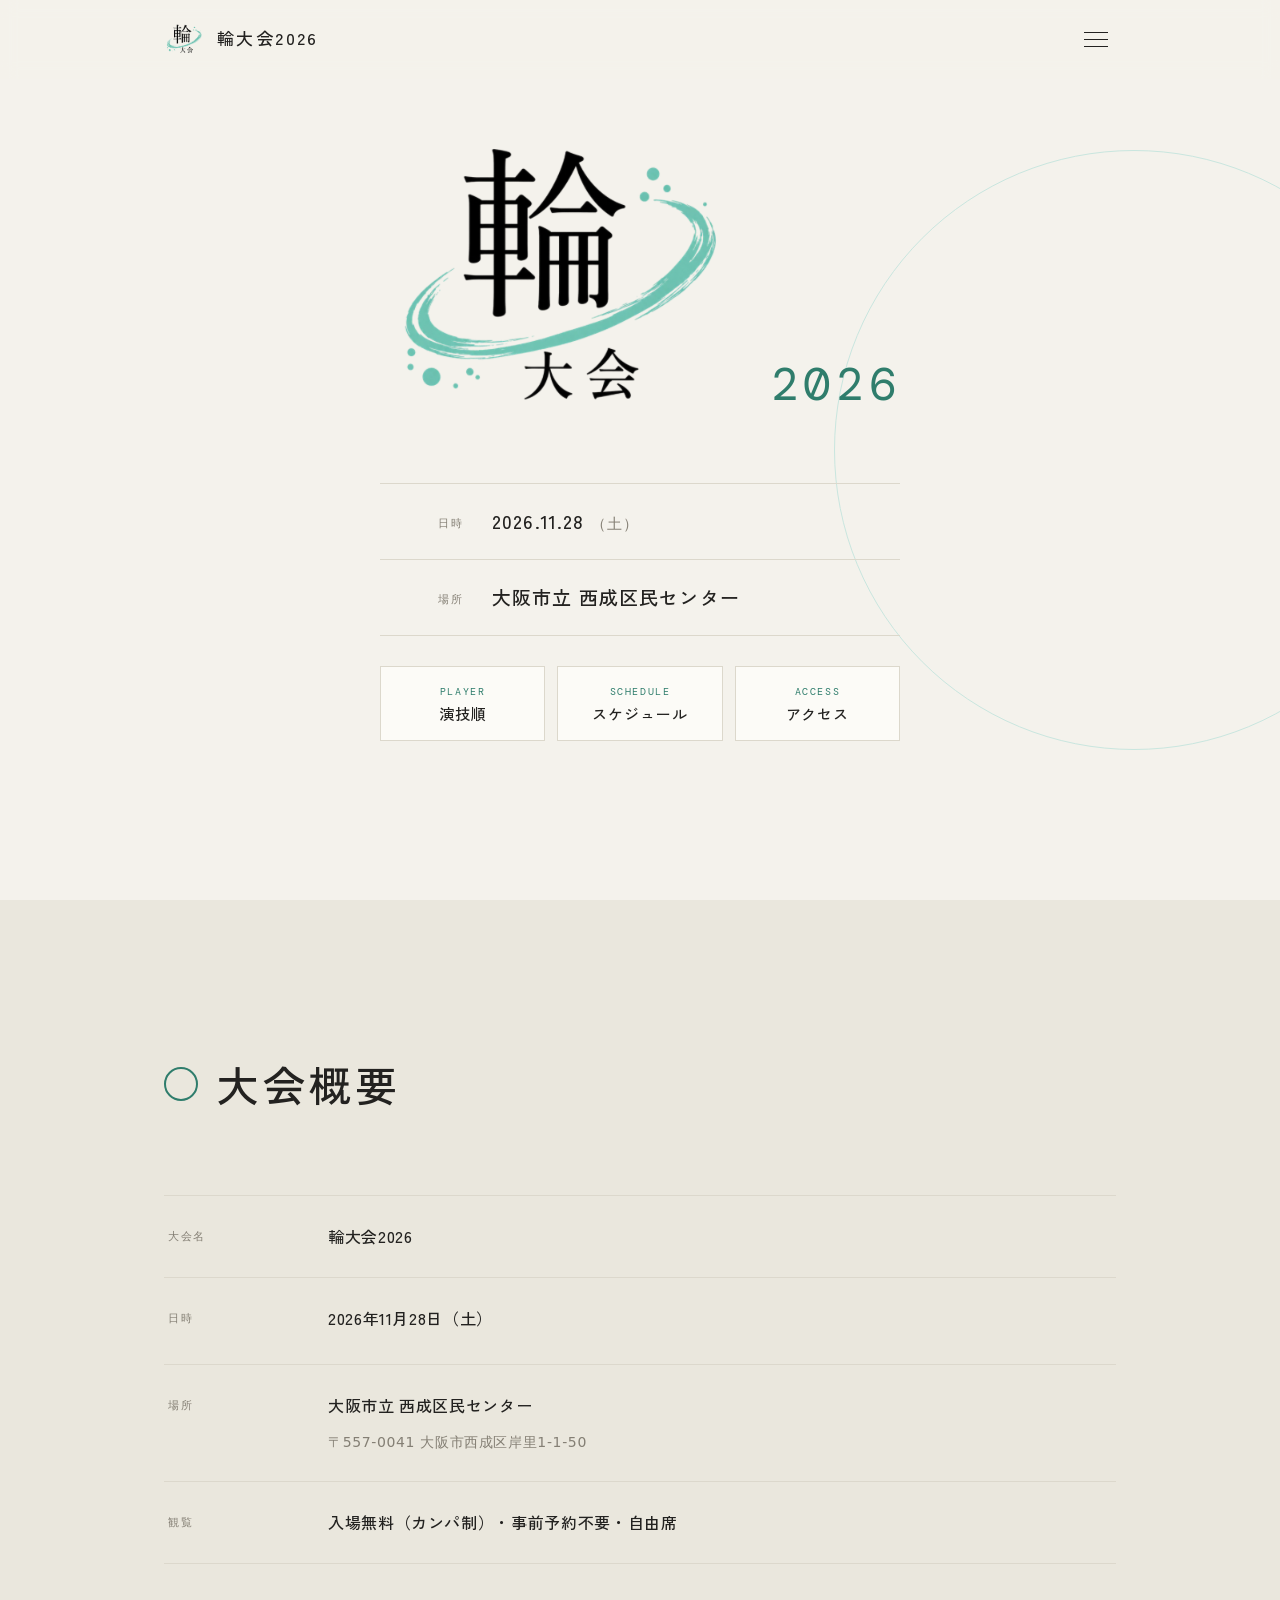
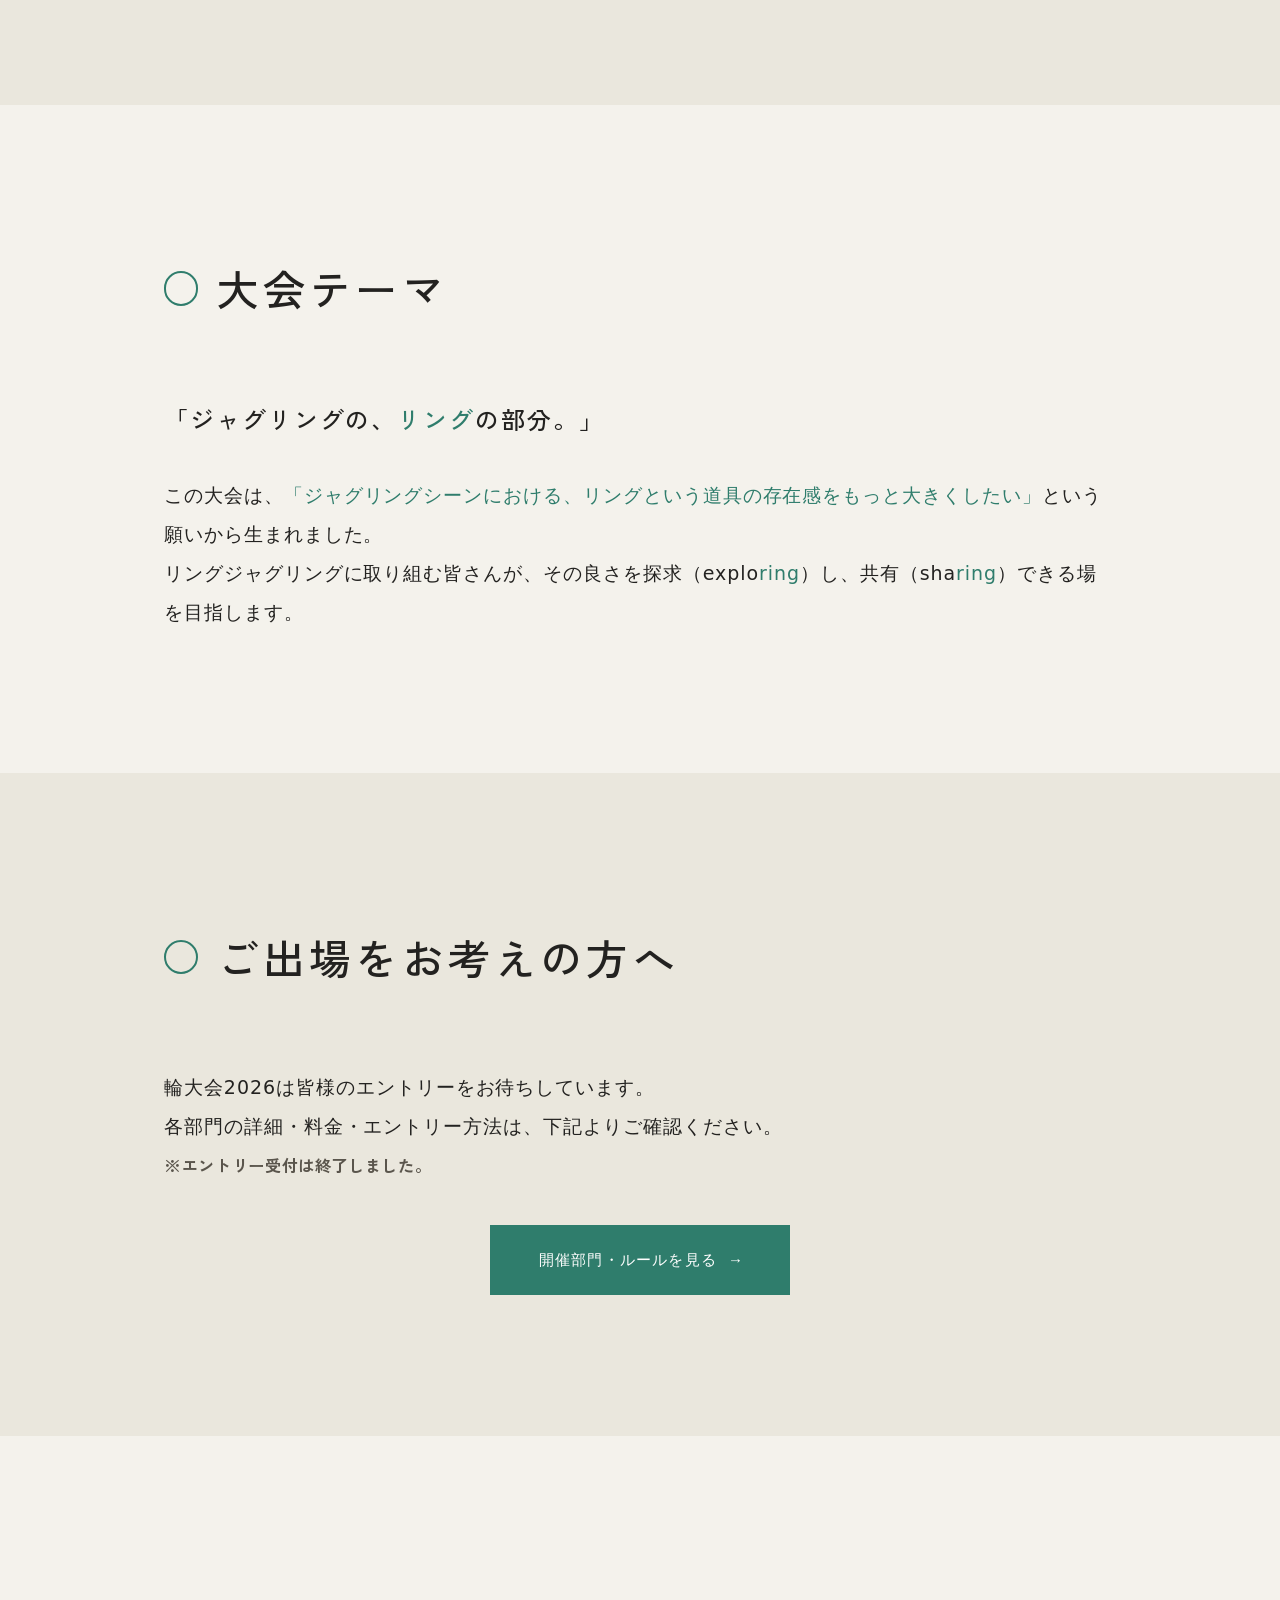
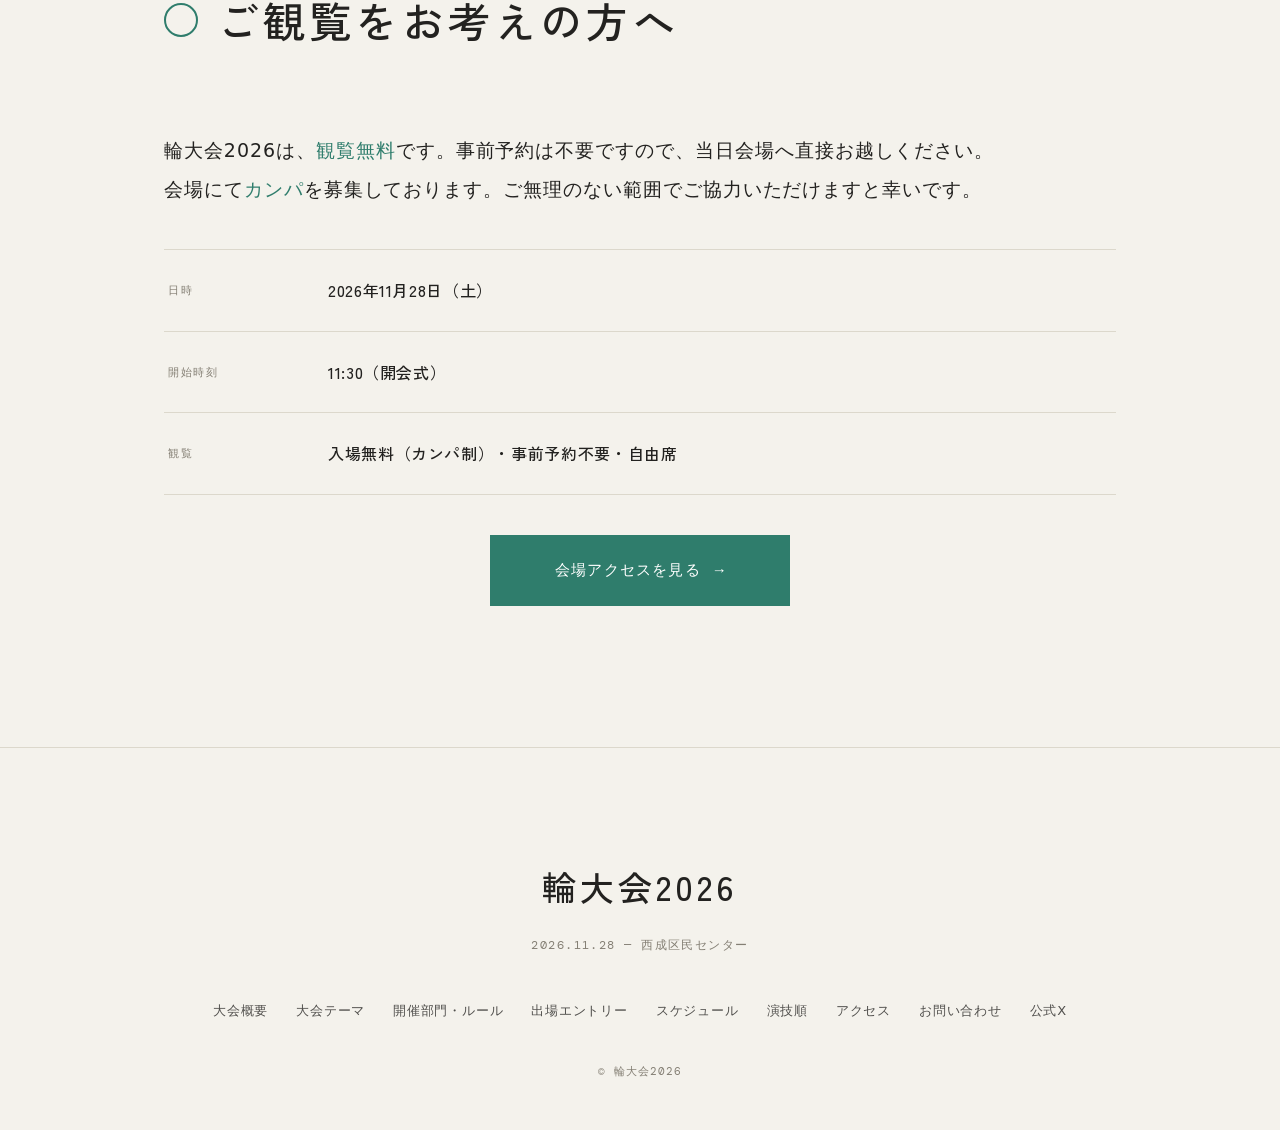
==== commit 5346734f: "協賛の掲載" ====
--- a/index.html
+++ b/index.html
@@ -11,7 +11,7 @@
 <link rel="preconnect" href="https://fonts.gstatic.com" crossorigin>
 <link href="https://fonts.googleapis.com/css2?family=DM+Mono:wght@400&family=Zen+Kaku+Gothic+New:wght@300;400;500;700&display=swap" rel="stylesheet">
 <link rel="icon" href="favicon.png" type="image/png">
-<link rel="stylesheet" href="style.css?v=20261002">
+<link rel="stylesheet" href="style.css?v=20261027">
 </head>
 <body>
 
@@ -40,7 +40,7 @@
 </header>
 
 <!-- ===================== HERO ===================== -->
-<section class="hero" id="top">
+<section class="hero has-quick" id="top">
   <div class="ring-bg" aria-hidden="true"></div>
   <div class="container">
     <!--<p class="eyebrow label">Juggling Competition</p>-->
@@ -55,6 +55,13 @@
               <a href="https://forms.gle/NYh4pVaoZzmnYkBr7" target="_blank" rel="noopener" class="cta solid">エントリーはコチラ →
         </a>
     </div>-->
+
+    <!-- ▼ 当日案内ボタン（ファーストビューに収まるよう3つ横並び）。並び順・文言はここで変更 ▼ -->
+    <nav class="hero-quick" aria-label="当日のご案内">
+      <a href="player.html"><span class="hq-sub">Player</span><span class="hq-label">演技順</span></a>
+      <a href="schedule.html"><span class="hq-sub">Schedule</span><span class="hq-label">スケジュール</span></a>
+      <a href="access.html"><span class="hq-sub">Access</span><span class="hq-label">アクセス</span></a>
+    </nav>
 
   </div>
 </section>
--- a/style.css
+++ b/style.css
@@ -443,4 +443,70 @@
 .order-sheet:hover{ border-color:var(--accent); }
 .order-sheet a{ display:block; cursor:zoom-in; }
 .order-sheet img{ display:block; width:100%; height:auto; }
-.order-sheet + .note{ margin-top:18px; }+.order-sheet + .note{ margin-top:18px; }
+
+/* =========================================================
+   トップページ追加分 その6（index.html：ヒーローの当日案内ボタン）
+   ※ 新規クラス .hero-quick と、ヒーローに付けた .has-quick で範囲を限定。
+     .has-quick を外せば従来のヒーロー表示に戻る（既存セレクタは直接変更しない）。
+   ※ ねらい：スマホでもスクロールせずに3ボタンまで見えること。
+     ロゴの大きさを画面の高さ（svh）でも制限し、縦が短い画面では自動で小さくする。
+   ========================================================= */
+
+/* ---------- ヒーローの詰め（ボタンを入れる分の高さを確保） ---------- */
+.hero.has-quick .hero-logo{ margin-bottom:10px; }
+.hero.has-quick .hero-logo img{ width:clamp(150px, min(40vw, 40svh), 430px); }
+.hero.has-quick .hero-meta{ margin:26px auto 30px; }
+
+/* ---------- 当日案内ボタン（3つ横並び） ---------- */
+.hero-quick{
+  display:grid; grid-template-columns:repeat(3,1fr); gap:12px;
+  max-width:520px; margin:0 auto;   /* 日時・場所の表と同じ幅にそろえる */
+  opacity:0; animation:fade 1s .65s forwards;
+}
+.hero-quick a{
+  position:relative; display:flex; flex-direction:column; align-items:center; justify-content:center; gap:4px;
+  padding:18px 10px 16px; background:var(--card); border:1px solid var(--line);
+  text-align:center; line-height:1.4;
+  transition:border-color .3s, transform .3s, background .3s;
+}
+.hero-quick a:hover{ border-color:var(--accent); transform:translateY(-2px); }
+.hero-quick .hq-sub{ font-family:var(--mono); font-size:10px; letter-spacing:.16em; text-transform:uppercase; color:var(--accent-d); }
+.hero-quick .hq-label{ font-size:15px; font-weight:500; letter-spacing:.06em; white-space:nowrap; }
+
+/* ---------- スマホ：1画面に収める ---------- */
+@media (max-width:860px){
+  .hero.has-quick .hero-logo{ gap:0; }
+  .hero.has-quick .hero-logo img{ width:clamp(130px, min(46vw, 30svh), 260px); }
+  .hero.has-quick .hero-logo .yr{ font-size:20px; line-height:1.2; }
+}
+@media (max-width:480px){
+  .hero.has-quick{ min-height:100svh; padding-bottom:16px; }   /* 縦中央に置き、下端にボタンが来るように */
+  .hero.has-quick .hero-meta{ margin:16px auto 20px; }
+  .hero.has-quick .hero-meta .row{ gap:18px; padding:11px 0; }
+  .hero.has-quick .hero-meta .k{ width:48px; }
+  .hero.has-quick .hero-meta .v{ font-size:15px; }
+  .hero-quick{ gap:8px; }
+  .hero-quick a{ padding:14px 4px 12px; }
+  .hero-quick .hq-label{ font-size:13.5px; letter-spacing:.02em; }
+  .hero-quick .hq-sub{ font-size:9px; letter-spacing:.12em; }
+}
+
+/* =========================================================
+   個別ページ追加分 その6（sponsor.html：協賛プラン）
+   ※ 新規クラスのみ。既存セレクタは上書きしない。
+   ========================================================= */
+
+/* ---------- 協賛プラン：カード2枚＋カード内ボタン ---------- */
+/* カードを縦並びのflexにして、ボタンを下端にそろえる（特典の行数が違っても高さがそろう） */
+.plan-grid .div-card{ display:flex; flex-direction:column; padding-bottom:26px; }
+.plan-grid .dmeta{ margin-bottom:26px; }
+.cta.stack.plan-cta{ margin-top:auto; width:100%; min-width:0; padding-inline:16px; }
+
+/* 折り返し位置の調整：<span class="nw"> で囲んだ語句は途中で改行しない（幅が足りないときは語句の切れ目で改行） */
+.plan-grid .mv .nw{ display:inline-block; }
+
+/* 760px以上は2列（.div-grid の3列指定より後に書くので、こちらが優先される） */
+@media (min-width:760px){
+  .div-grid.plan-grid{ grid-template-columns:repeat(2,1fr); }
+}
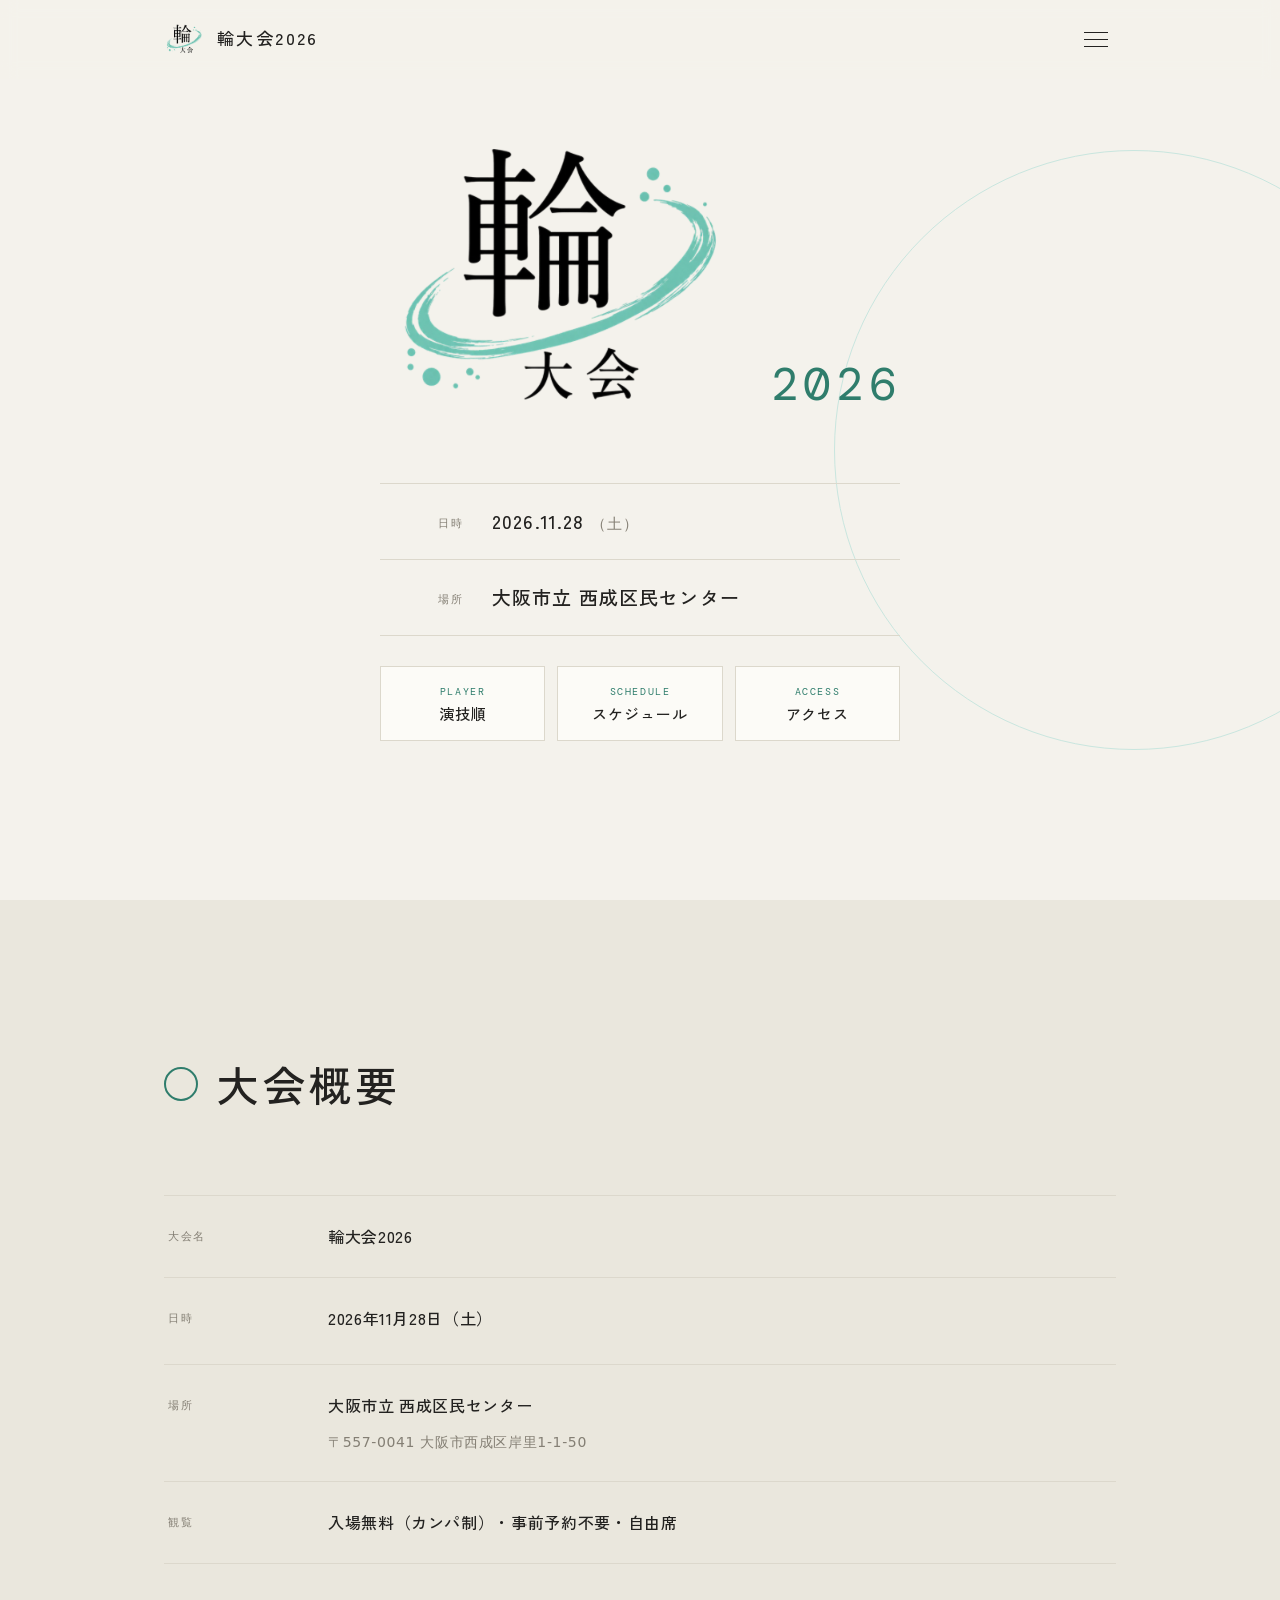
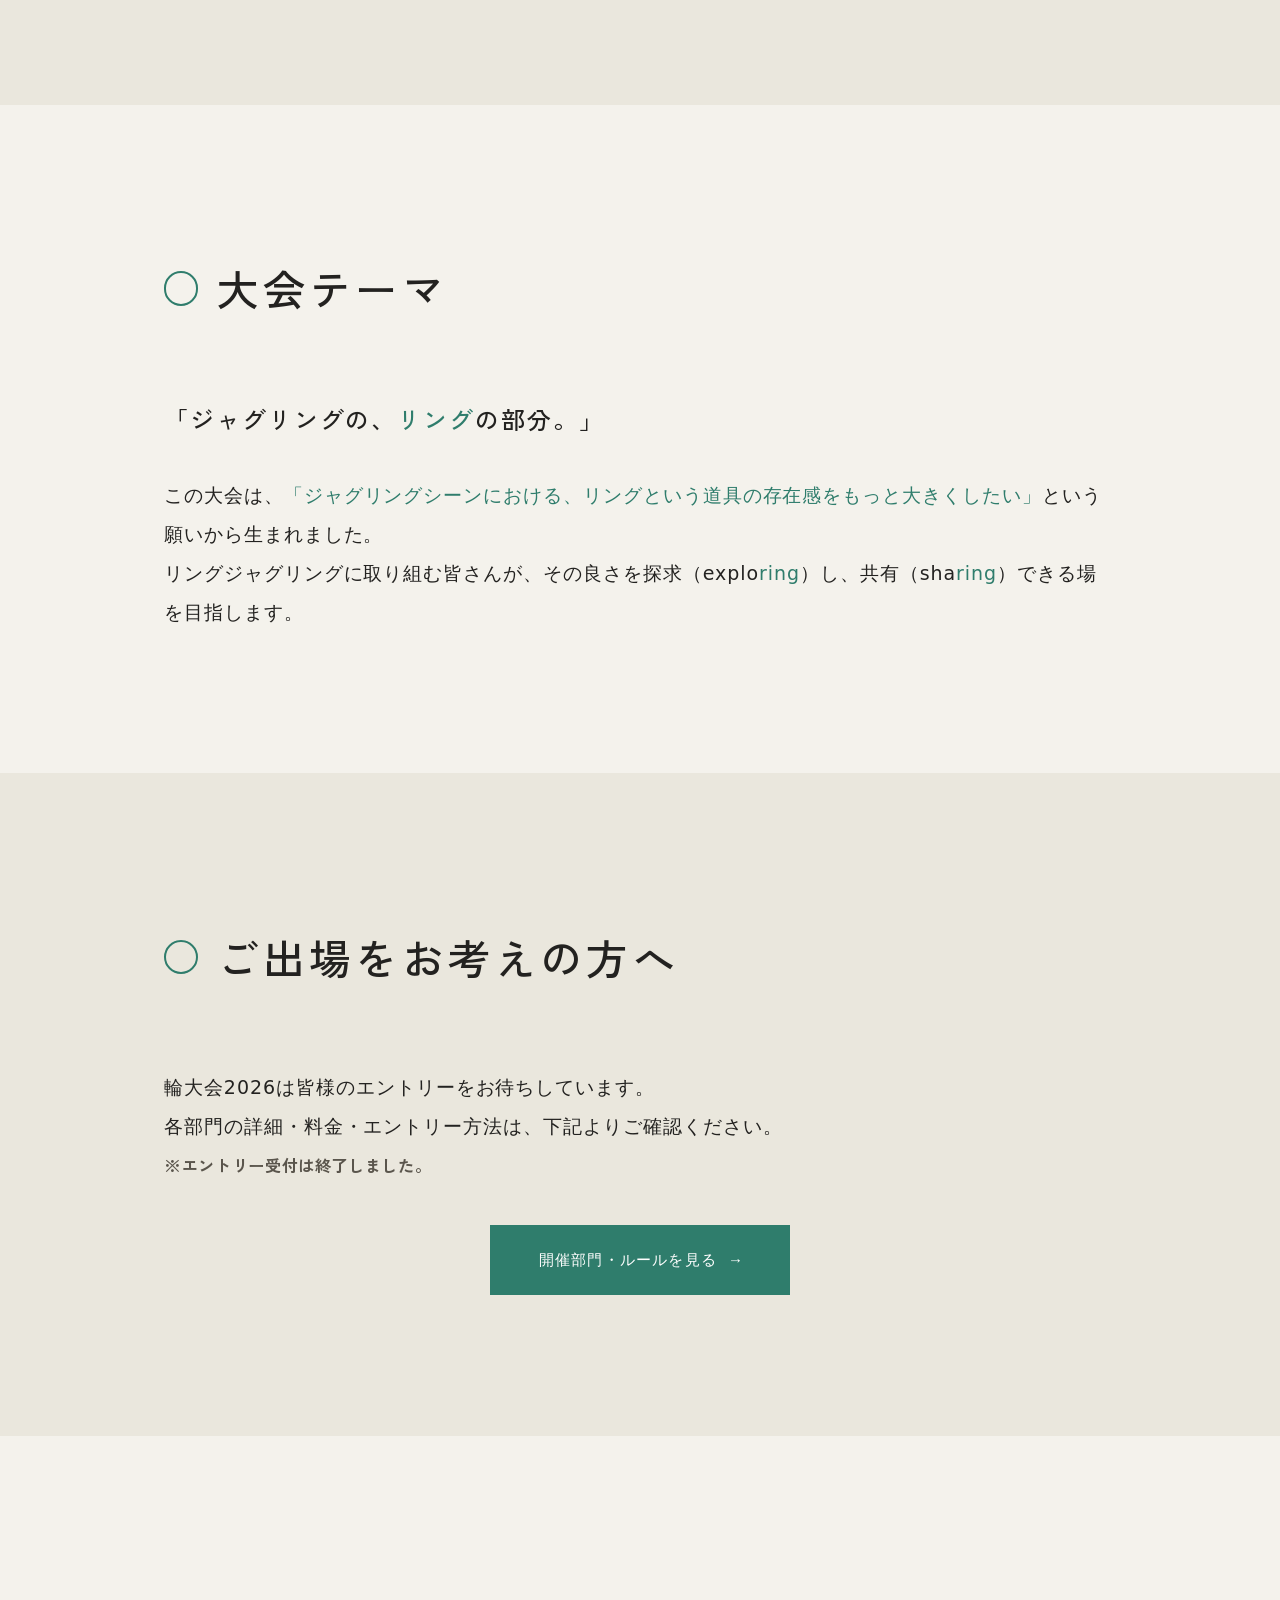
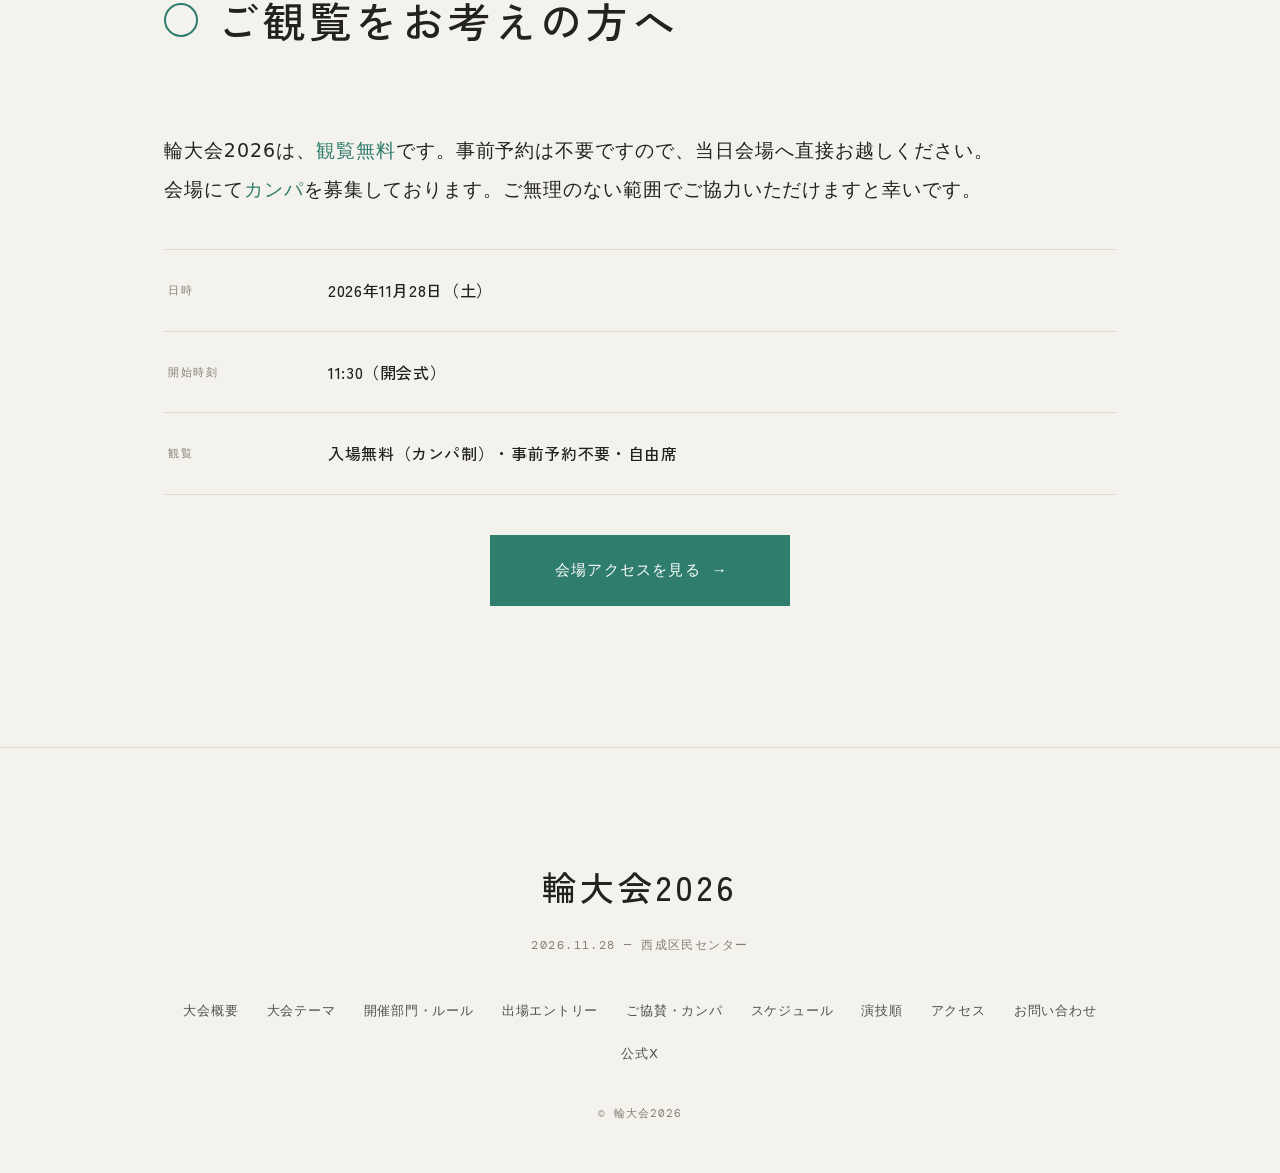
==== commit 38404844: "協賛ページへのリンク追加" ====
--- a/index.html
+++ b/index.html
@@ -11,7 +11,7 @@
 <link rel="preconnect" href="https://fonts.gstatic.com" crossorigin>
 <link href="https://fonts.googleapis.com/css2?family=DM+Mono:wght@400&family=Zen+Kaku+Gothic+New:wght@300;400;500;700&display=swap" rel="stylesheet">
 <link rel="icon" href="favicon.png" type="image/png">
-<link rel="stylesheet" href="style.css?v=20261027">
+<link rel="stylesheet" href="style.css?v=20261029">
 </head>
 <body>
 
@@ -26,7 +26,7 @@
       <a href="index.html">トップ</a>
       <a href="rule.html">開催部門・ルール</a>
       <a href="entry.html">出場エントリー</a>
-      <!--<a href="sponsor.html">ご協賛・カンパ</a>-->
+      <a href="sponsor.html">ご協賛・カンパ</a>
       <a href="schedule.html">スケジュール</a>
       <a href="player.html">演技順</a>
       <a href="access.html">アクセス</a>
@@ -128,7 +128,7 @@
       <a href="#whats">大会テーマ</a>
       <a href="rule.html">開催部門・ルール</a>
       <a href="entry.html">出場エントリー</a>
-      <!--<a href="sponsor.html">ご協賛・カンパ</a>-->
+      <a href="sponsor.html">ご協賛・カンパ</a>
       <a href="schedule.html">スケジュール</a>
       <a href="player.html">演技順</a>
       <a href="access.html">アクセス</a>
